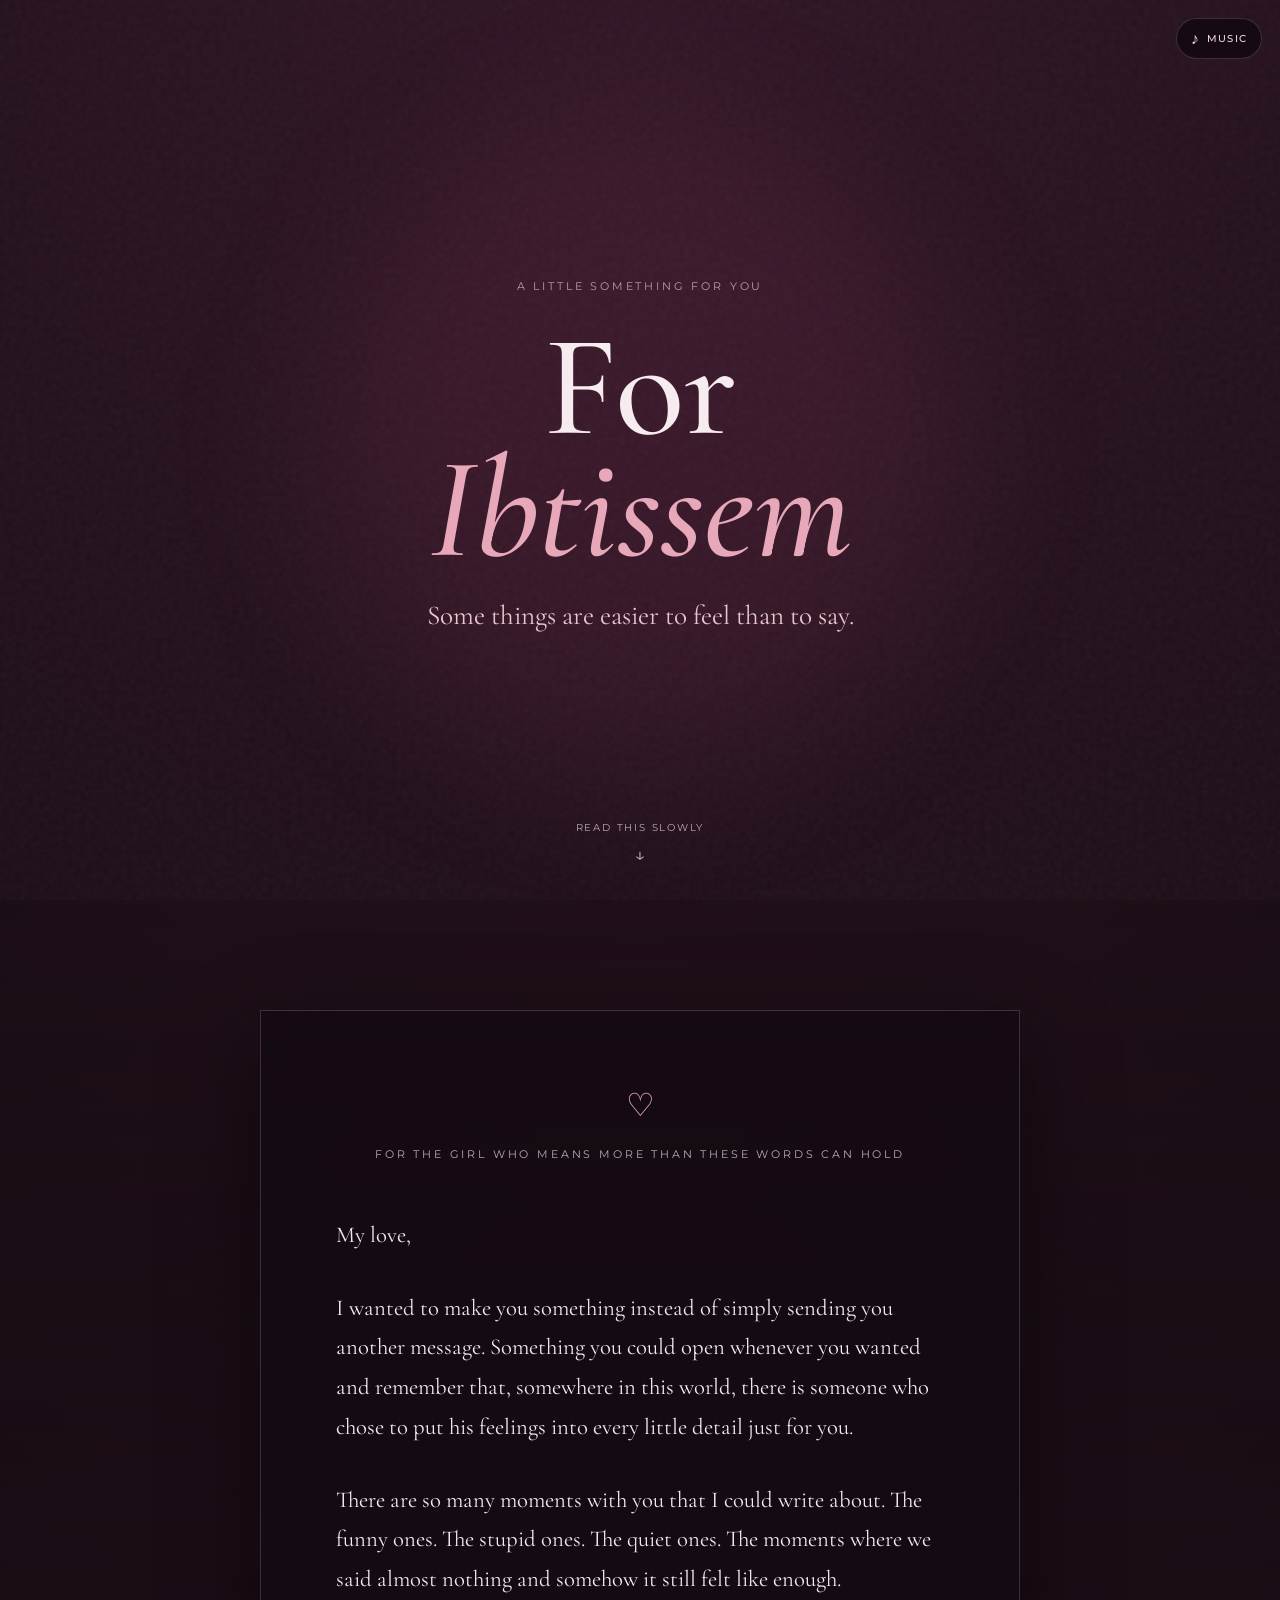
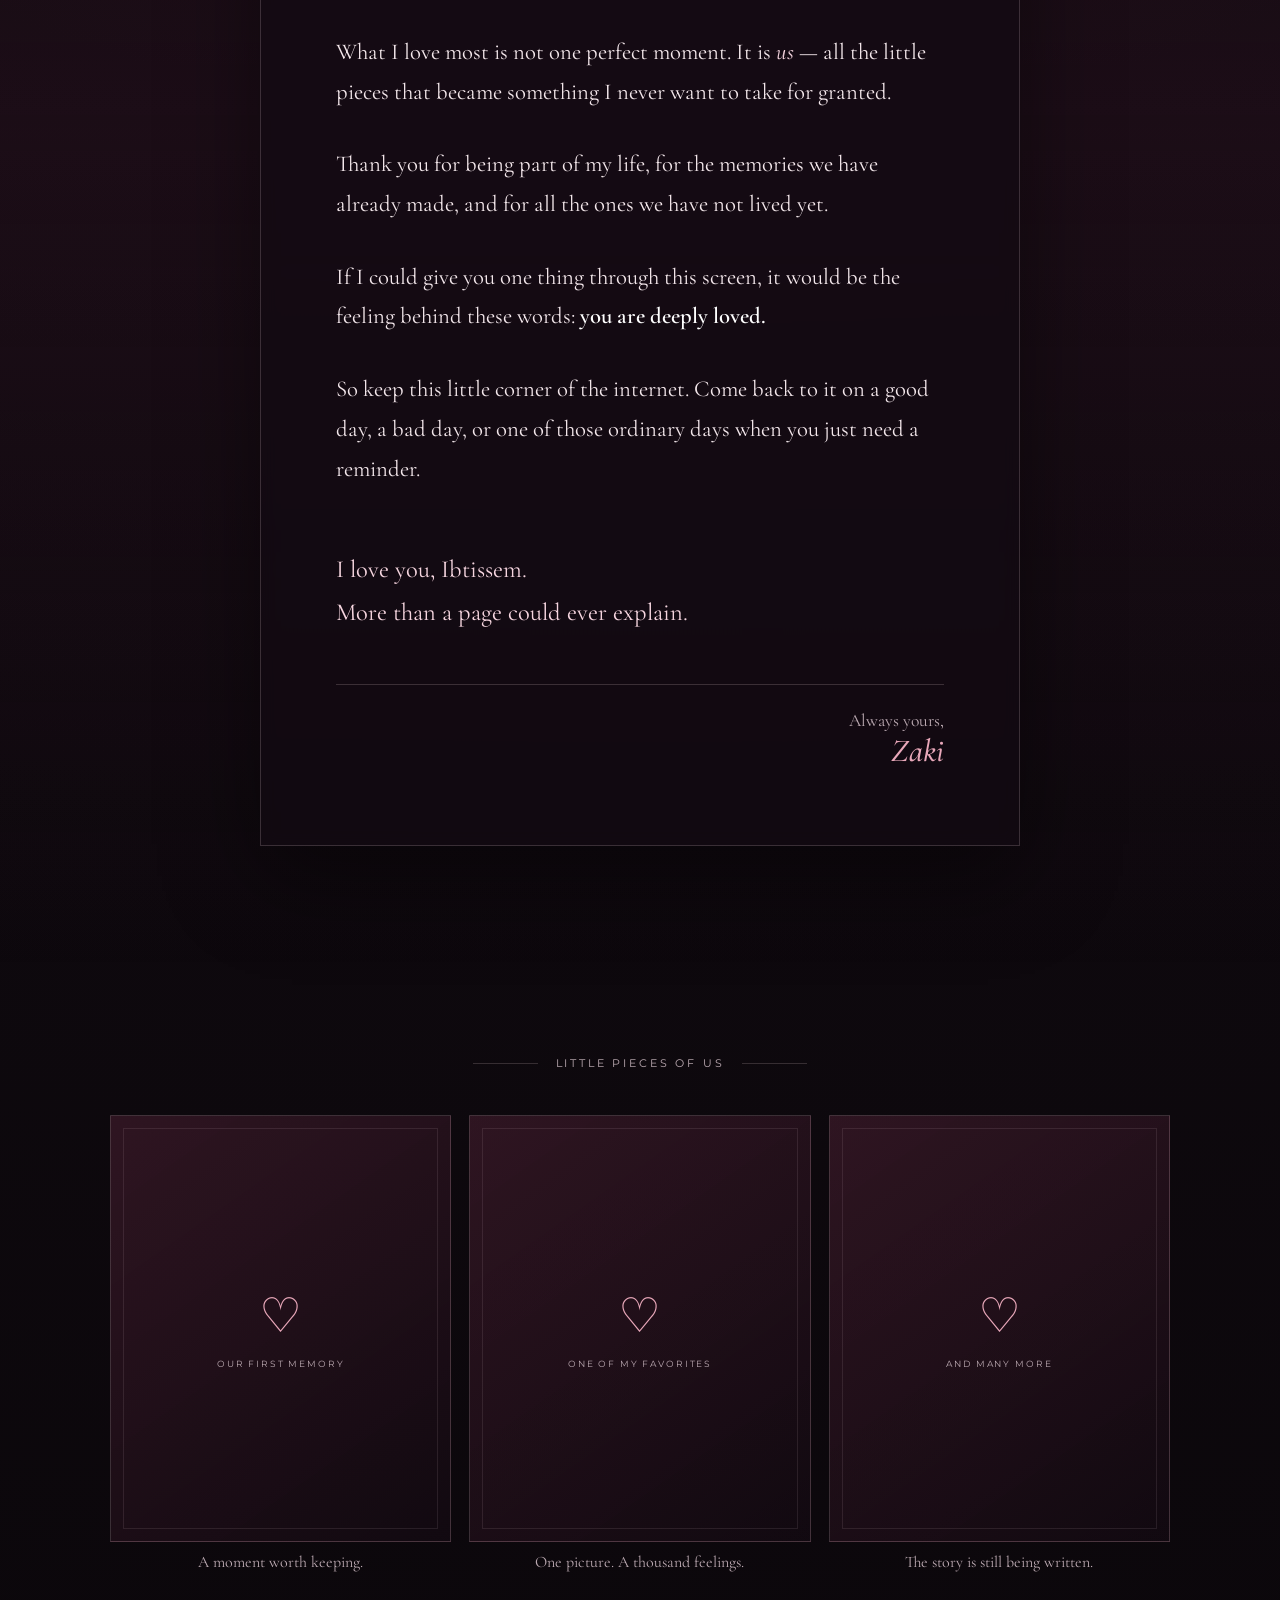
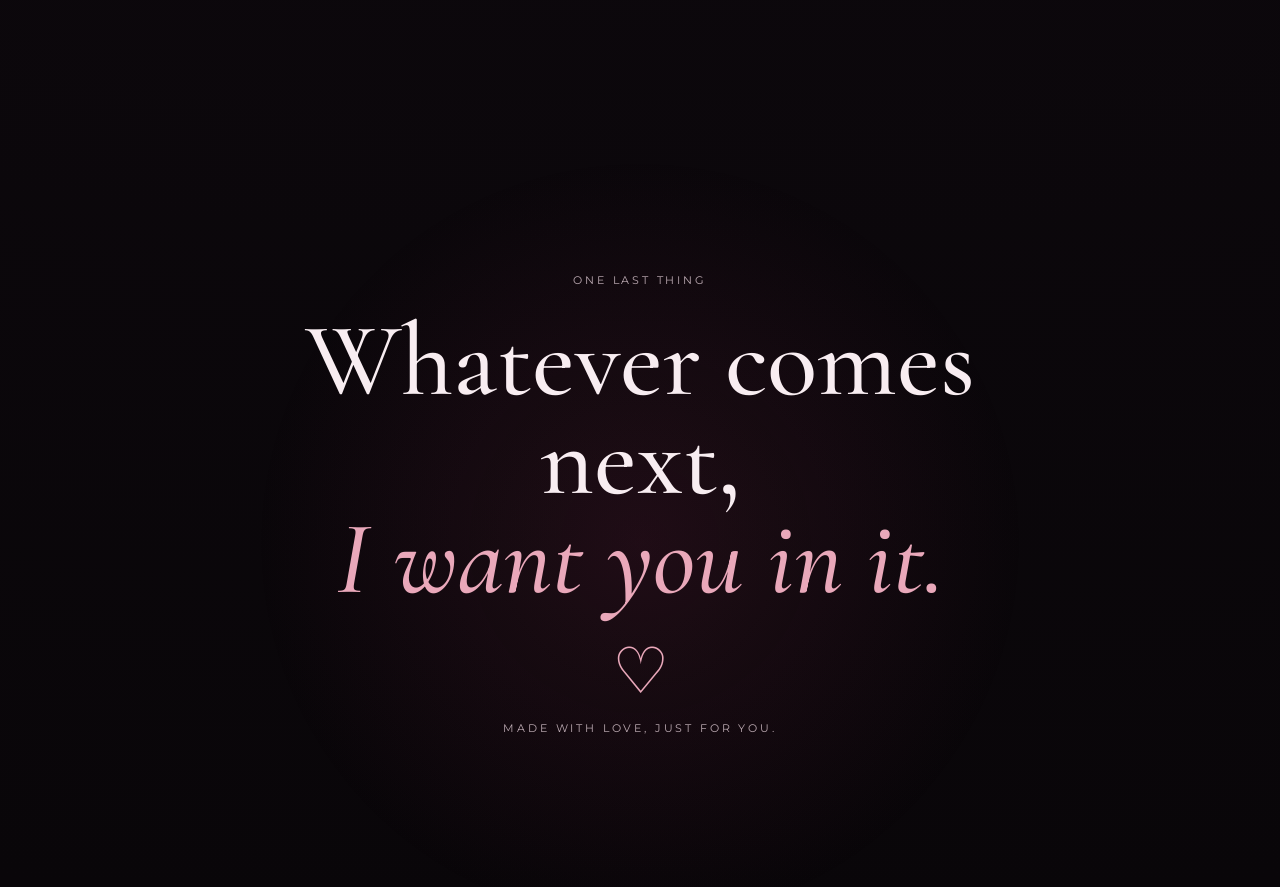
==== index.html @ 1f8a68dc "Add GitHub Pages entry point" ====
<!doctype html><html><head><meta charset="utf-8"><meta name="viewport" content="width=device-width,initial-scale=1"><meta http-equiv="refresh" content="0; url=project/"><script>location.replace("project/"+location.search+location.hash)</script><title>For Ibtissem ♡</title></head><body></body></html>
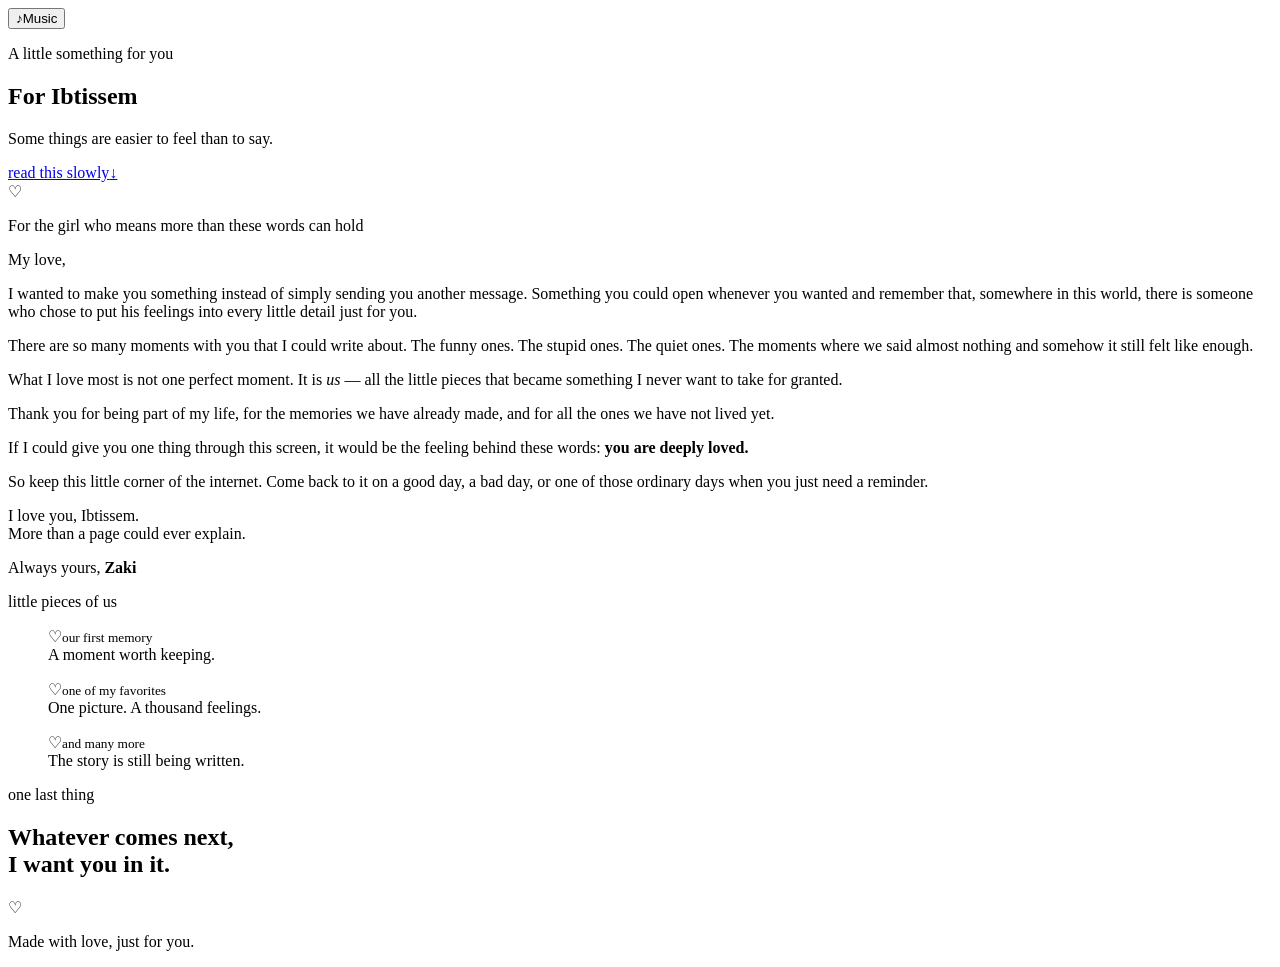
==== commit 9e51df24: "Make the love letter the Pages root site" ====
--- a/index.html
+++ b/index.html
@@ -1 +1,94 @@
-<!doctype html><html><head><meta charset="utf-8"><meta name="viewport" content="width=device-width,initial-scale=1"><meta http-equiv="refresh" content="0; url=project/"><script>location.replace("project/"+location.search+location.hash)</script><title>For Ibtissem ♡</title></head><body></body></html>+<!doctype html>
+<html lang="en">
+<head>
+  <meta charset="UTF-8">
+  <meta name="viewport" content="width=device-width, initial-scale=1.0">
+  <meta name="theme-color" content="#180d18">
+  <meta name="description" content="A little love letter, made especially for Ibtissem.">
+  <title>For Ibtissem ♡</title>
+  <link rel="preconnect" href="https://fonts.googleapis.com">
+  <link rel="preconnect" href="https://fonts.gstatic.com" crossorigin>
+  <link href="https://fonts.googleapis.com/css2?family=Cormorant+Garamond:wght@400;500;600;700&family=Montserrat:wght@400;500;600&display=swap" rel="stylesheet">
+  <link rel="stylesheet" href="style.css">
+</head>
+<body>
+  <div class="grain" aria-hidden="true"></div>
+  <div class="hearts" aria-hidden="true"></div>
+
+  <button class="music-toggle" id="musicToggle" type="button" aria-label="Play music" aria-pressed="false">
+    <span class="music-icon">♪</span><span id="musicLabel">Music</span>
+  </button>
+  <audio id="music" loop preload="metadata">
+    <source src="audio/music.mp3" type="audio/mpeg">
+  </audio>
+
+  <main>
+    <section class="hero">
+      <div class="hero-glow"></div>
+      <p class="eyebrow reveal">A little something for you</p>
+      <h1 class="reveal delay-1">For <span>Ibtissem</span></h1>
+      <p class="hero-sub reveal delay-2">Some things are easier to feel than to say.</p>
+      <a class="scroll-cue reveal delay-3" href="#letter" aria-label="Scroll to the letter">
+        <span>read this slowly</span><span class="arrow">↓</span>
+      </a>
+    </section>
+
+    <section class="letter-section" id="letter">
+      <div class="letter-card reveal">
+        <div class="ornament">♡</div>
+        <p class="small-date">For the girl who means more than these words can hold</p>
+
+        <div class="letter">
+          <p>My love,</p>
+          <p>I wanted to make you something instead of simply sending you another message. Something you could open whenever you wanted and remember that, somewhere in this world, there is someone who chose to put his feelings into every little detail just for you.</p>
+          <p>There are so many moments with you that I could write about. The funny ones. The stupid ones. The quiet ones. The moments where we said almost nothing and somehow it still felt like enough.</p>
+          <p>What I love most is not one perfect moment. It is <em>us</em> — all the little pieces that became something I never want to take for granted.</p>
+          <p>Thank you for being part of my life, for the memories we have already made, and for all the ones we have not lived yet.</p>
+          <p>If I could give you one thing through this screen, it would be the feeling behind these words: <strong>you are deeply loved.</strong></p>
+          <p>So keep this little corner of the internet. Come back to it on a good day, a bad day, or one of those ordinary days when you just need a reminder.</p>
+          <p class="closing">I love you, Ibtissem.<br>More than a page could ever explain.</p>
+        </div>
+
+        <div class="signature">
+          <span>Always yours,</span>
+          <strong>Zaki</strong>
+        </div>
+      </div>
+    </section>
+
+    <section class="memories" id="memories">
+      <div class="section-heading reveal">
+        <span class="line"></span>
+        <p>little pieces of us</p>
+        <span class="line"></span>
+      </div>
+
+      <div class="photo-grid">
+        <figure class="photo-placeholder reveal">
+          <div class="placeholder-inner"><span>♡</span><small>our first memory</small></div>
+          <figcaption>A moment worth keeping.</figcaption>
+        </figure>
+        <figure class="photo-placeholder reveal delay-1">
+          <div class="placeholder-inner"><span>♡</span><small>one of my favorites</small></div>
+          <figcaption>One picture. A thousand feelings.</figcaption>
+        </figure>
+        <figure class="photo-placeholder reveal delay-2">
+          <div class="placeholder-inner"><span>♡</span><small>and many more</small></div>
+          <figcaption>The story is still being written.</figcaption>
+        </figure>
+      </div>
+    </section>
+
+    <section class="ending">
+      <div class="ending-inner reveal">
+        <p class="eyebrow">one last thing</p>
+        <h2>Whatever comes next,<br><span>I want you in it.</span></h2>
+        <div class="big-heart">♡</div>
+        <p class="end-note">Made with love, just for you.</p>
+      </div>
+    </section>
+  </main>
+
+  <script src="script.js"></script>
+</body>
+</html>
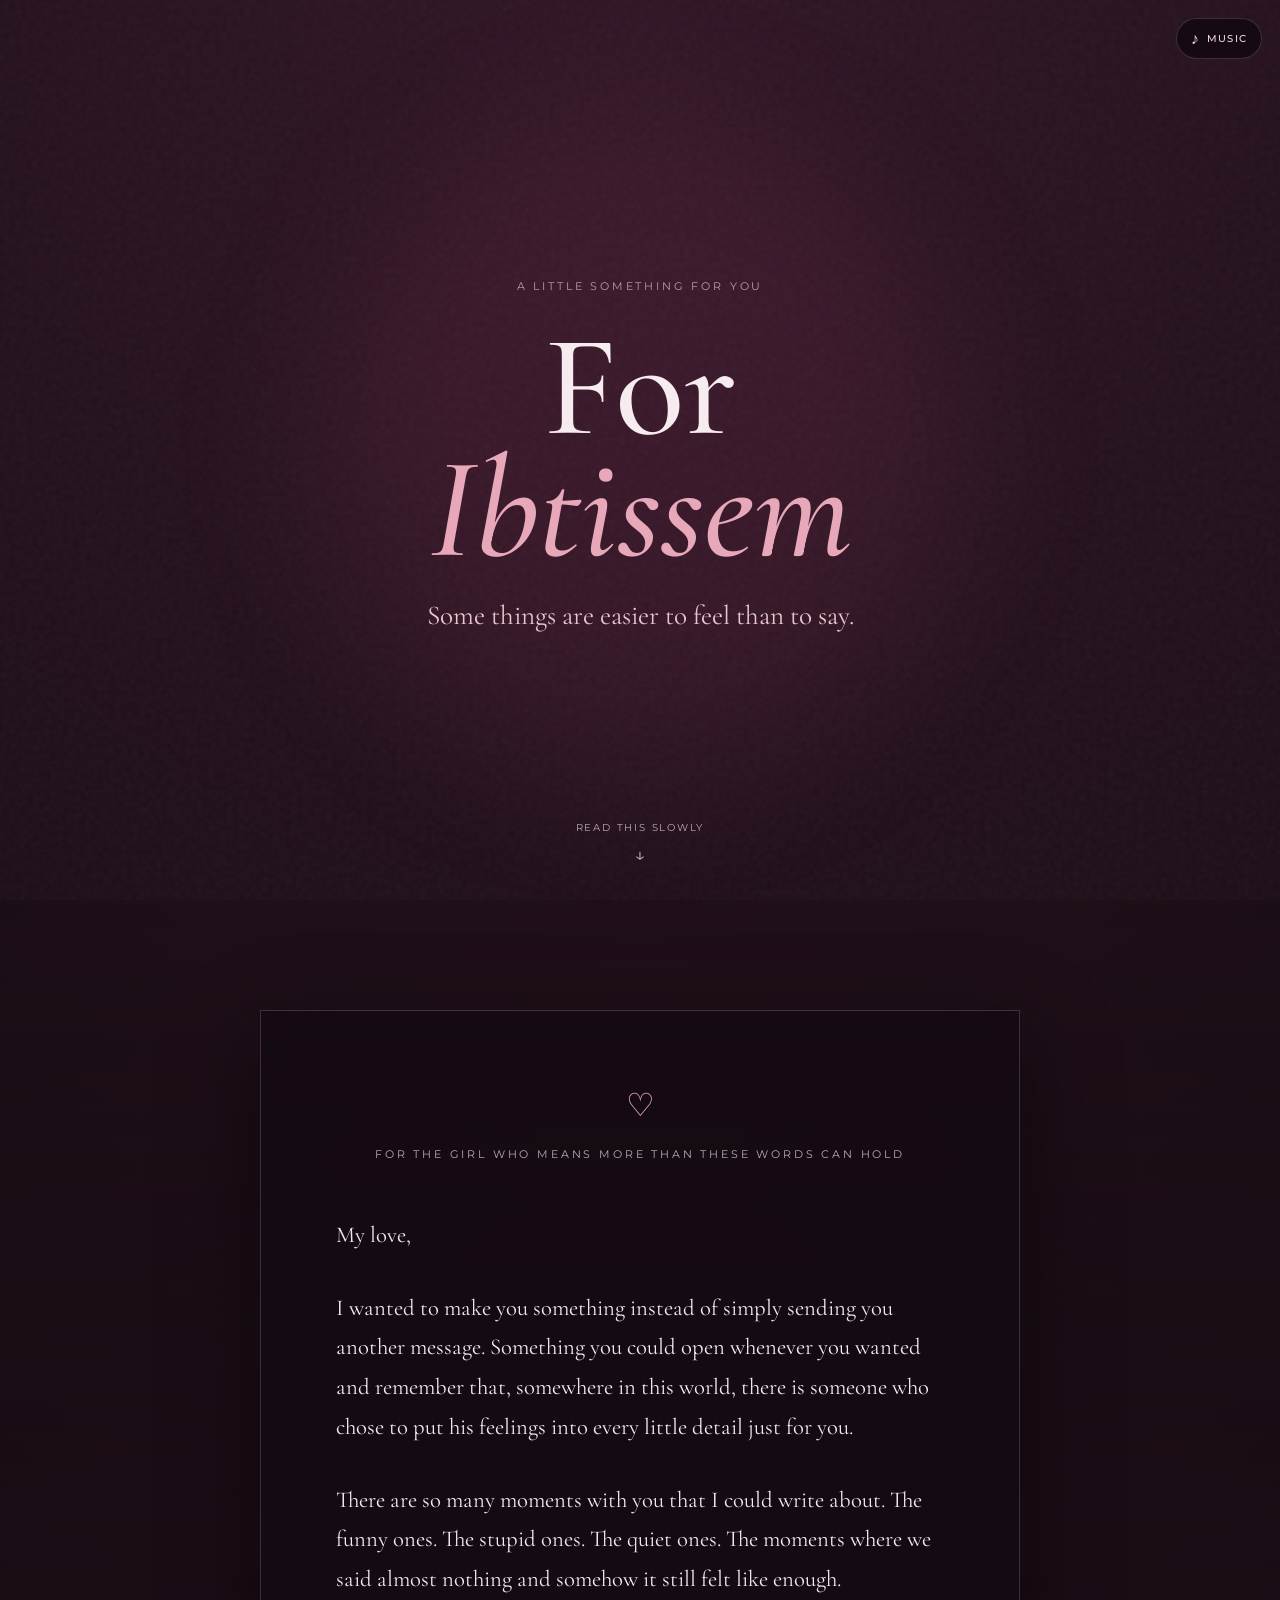
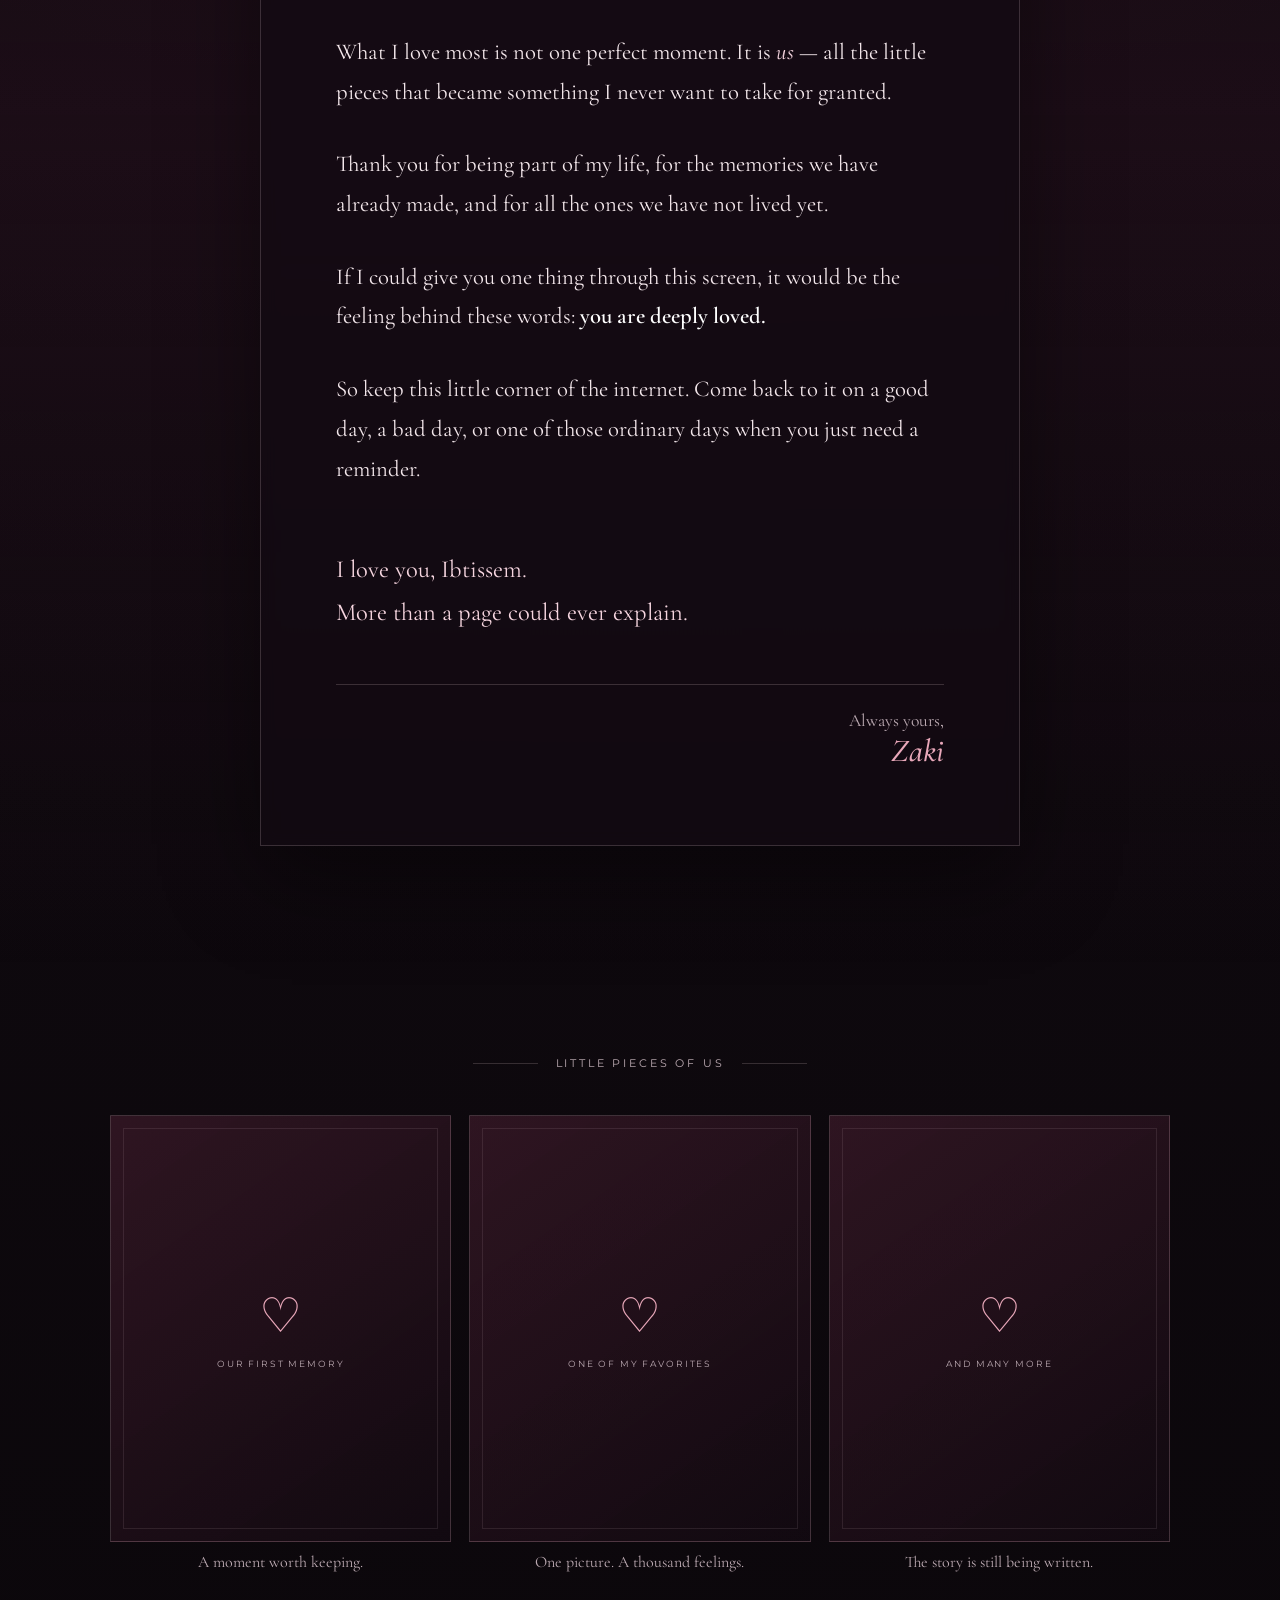
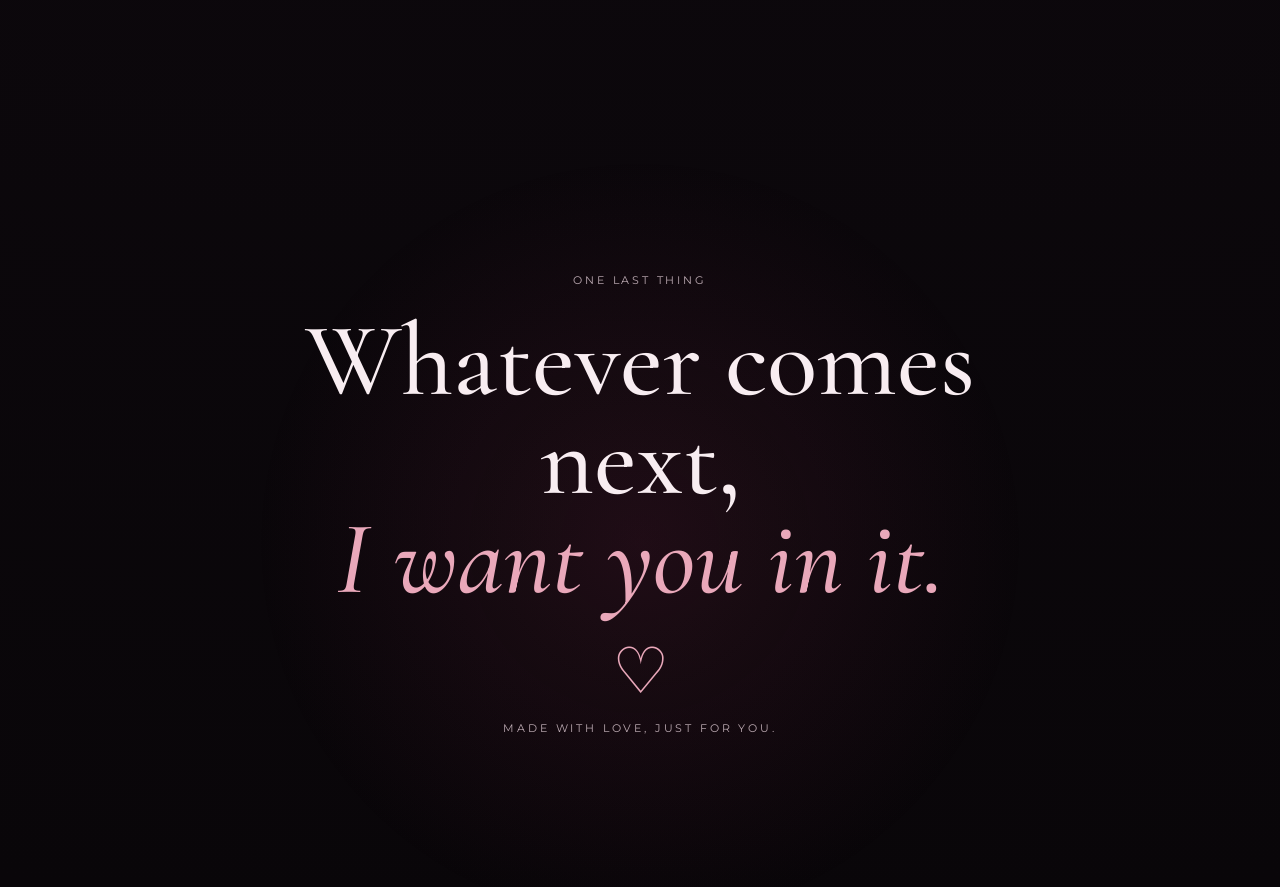
==== commit b3a53baa: "Fix background music path" ====
--- a/index.html
+++ b/index.html
@@ -19,7 +19,7 @@
     <span class="music-icon">♪</span><span id="musicLabel">Music</span>
   </button>
   <audio id="music" loop preload="metadata">
-    <source src="audio/music.mp3" type="audio/mpeg">
+    <source src="music.mp3" type="audio/mpeg">
   </audio>
 
   <main>
--- a/style.css
+++ b/style.css
@@ -0,0 +1,75 @@
+:root{
+  --bg:#100a10;
+  --bg-soft:#1a0f18;
+  --rose:#e9a8ba;
+  --rose-soft:#f5d5df;
+  --text:#f8edf1;
+  --muted:#bcaab2;
+  --line:rgba(245,213,223,.18);
+  --shadow:rgba(0,0,0,.45);
+}
+*{box-sizing:border-box}
+html{scroll-behavior:smooth}
+body{
+  margin:0;background:radial-gradient(circle at 50% 0%,#321626 0%,var(--bg) 42%,#090609 100%);
+  color:var(--text);font-family:"Montserrat",sans-serif;overflow-x:hidden;
+}
+body:has(.music-toggle.playing){--rose:#f2b4c6}
+.grain{position:fixed;inset:0;pointer-events:none;z-index:20;opacity:.055;background-image:url("data:image/svg+xml,%3Csvg viewBox='0 0 180 180' xmlns='http://www.w3.org/2000/svg'%3E%3Cfilter id='n'%3E%3CfeTurbulence type='fractalNoise' baseFrequency='.85' numOctaves='4' stitchTiles='stitch'/%3E%3C/filter%3E%3Crect width='100%25' height='100%25' filter='url(%23n)' opacity='.8'/%3E%3C/svg%3E")}
+.hearts{position:fixed;inset:0;pointer-events:none;overflow:hidden;z-index:1}
+.floating-heart{position:absolute;bottom:-30px;color:var(--rose);opacity:0;animation:floatUp linear forwards}
+@keyframes floatUp{0%{transform:translateY(0) scale(.7) rotate(0deg);opacity:0}15%{opacity:.28}100%{transform:translateY(-110vh) scale(1.15) rotate(18deg);opacity:0}}
+main{position:relative;z-index:2}
+.hero{min-height:100svh;display:flex;flex-direction:column;align-items:center;justify-content:center;text-align:center;padding:48px 24px;position:relative}
+.hero-glow{position:absolute;width:60vw;height:60vw;max-width:650px;max-height:650px;border-radius:50%;background:rgba(171,69,104,.12);filter:blur(70px);pointer-events:none}
+.eyebrow,.small-date,.section-heading p,.end-note{font-size:.68rem;letter-spacing:.26em;text-transform:uppercase;color:var(--muted)}
+.hero h1{font-family:"Cormorant Garamond",serif;font-size:clamp(4rem,15vw,9rem);font-weight:500;line-height:.85;margin:22px 0 28px;position:relative}
+.hero h1 span{display:block;color:var(--rose);font-style:italic}
+.hero-sub{font-family:"Cormorant Garamond",serif;font-size:clamp(1.25rem,4vw,1.7rem);color:var(--rose-soft);margin:0;max-width:500px}
+.scroll-cue{position:absolute;bottom:34px;color:var(--muted);text-decoration:none;display:flex;flex-direction:column;gap:9px;align-items:center;font-size:.62rem;letter-spacing:.18em;text-transform:uppercase}
+.arrow{font-size:1.2rem;animation:bob 1.7s ease-in-out infinite}
+@keyframes bob{50%{transform:translateY(5px)}}
+.letter-section{padding:110px 20px 120px;background:linear-gradient(180deg,transparent,rgba(43,18,32,.45),transparent)}
+.letter-card{max-width:760px;margin:auto;padding:clamp(34px,7vw,75px);border:1px solid var(--line);background:rgba(19,10,18,.72);box-shadow:0 30px 90px var(--shadow);backdrop-filter:blur(8px);position:relative}
+.ornament{text-align:center;font-family:"Cormorant Garamond",serif;color:var(--rose);font-size:2rem;margin-bottom:22px}
+.small-date{text-align:center;margin:0 0 55px}
+.letter{font-family:"Cormorant Garamond",serif;font-size:clamp(1.2rem,3vw,1.42rem);line-height:1.75;color:#f3e7eb}
+.letter p{margin:0 0 1.45em}
+.letter em{color:var(--rose-soft)}
+.letter strong{font-weight:600;color:#fff}
+.closing{color:var(--rose-soft);font-size:1.08em;margin-top:2.4em!important}
+.signature{margin-top:50px;padding-top:25px;border-top:1px solid var(--line);display:flex;flex-direction:column;align-items:flex-end;font-family:"Cormorant Garamond",serif}
+.signature span{font-size:1.1rem;color:var(--muted)}
+.signature strong{font-size:2rem;font-style:italic;font-weight:500;color:var(--rose)}
+.memories{padding:90px 20px 150px;max-width:1100px;margin:auto}
+.section-heading{display:flex;align-items:center;gap:18px;justify-content:center;margin-bottom:45px}
+.section-heading p{margin:0}
+.line{height:1px;width:65px;background:var(--line)}
+.photo-grid{display:grid;grid-template-columns:repeat(3,1fr);gap:18px}
+.photo-placeholder{margin:0}
+.placeholder-inner{aspect-ratio:4/5;border:1px solid var(--line);background:linear-gradient(145deg,rgba(94,39,62,.42),rgba(19,10,18,.75));display:flex;flex-direction:column;align-items:center;justify-content:center;gap:12px;position:relative;overflow:hidden}
+.placeholder-inner:before{content:"";position:absolute;inset:12px;border:1px solid rgba(245,213,223,.1)}
+.placeholder-inner span{font-family:"Cormorant Garamond",serif;font-size:3rem;color:var(--rose)}
+.placeholder-inner small{font-size:.58rem;text-transform:uppercase;letter-spacing:.2em;color:var(--muted)}
+figcaption{font-family:"Cormorant Garamond",serif;color:var(--muted);font-size:1rem;margin-top:10px;text-align:center}
+.ending{min-height:85svh;display:grid;place-items:center;text-align:center;padding:100px 24px;background:radial-gradient(circle at 50% 55%,rgba(130,43,77,.18),transparent 50%)}
+.ending-inner{max-width:800px}
+.ending h2{font-family:"Cormorant Garamond",serif;font-size:clamp(3rem,9vw,6.5rem);font-weight:500;line-height:.95;margin:25px 0}
+.ending h2 span{color:var(--rose);font-style:italic}
+.big-heart{font-family:"Cormorant Garamond",serif;font-size:4rem;color:var(--rose);animation:pulse 2.5s ease-in-out infinite}
+@keyframes pulse{50%{transform:scale(1.1)}}
+.music-toggle{position:fixed;right:18px;top:18px;z-index:30;border:1px solid var(--line);background:rgba(15,8,14,.72);backdrop-filter:blur(12px);color:var(--rose-soft);border-radius:999px;padding:10px 14px;display:flex;gap:7px;align-items:center;font:500 .63rem "Montserrat",sans-serif;letter-spacing:.12em;text-transform:uppercase;cursor:pointer}
+.music-toggle.playing{border-color:rgba(233,168,186,.5)}
+.music-icon{font-size:1rem}
+.reveal{opacity:0;transform:translateY(24px);transition:opacity 1s ease,transform 1s ease}
+.reveal.visible{opacity:1;transform:none}
+.delay-1{transition-delay:.14s}.delay-2{transition-delay:.28s}.delay-3{transition-delay:.42s}
+@media(max-width:700px){
+  .photo-grid{grid-template-columns:1fr;max-width:420px;margin:auto}
+  .photo-placeholder:nth-child(2){transform:none}
+  .letter-card{padding:38px 25px}
+  .letter-section{padding-top:75px}
+}
+@media(prefers-reduced-motion:reduce){
+  *,*::before,*::after{scroll-behavior:auto!important;animation:none!important;transition:none!important}
+}
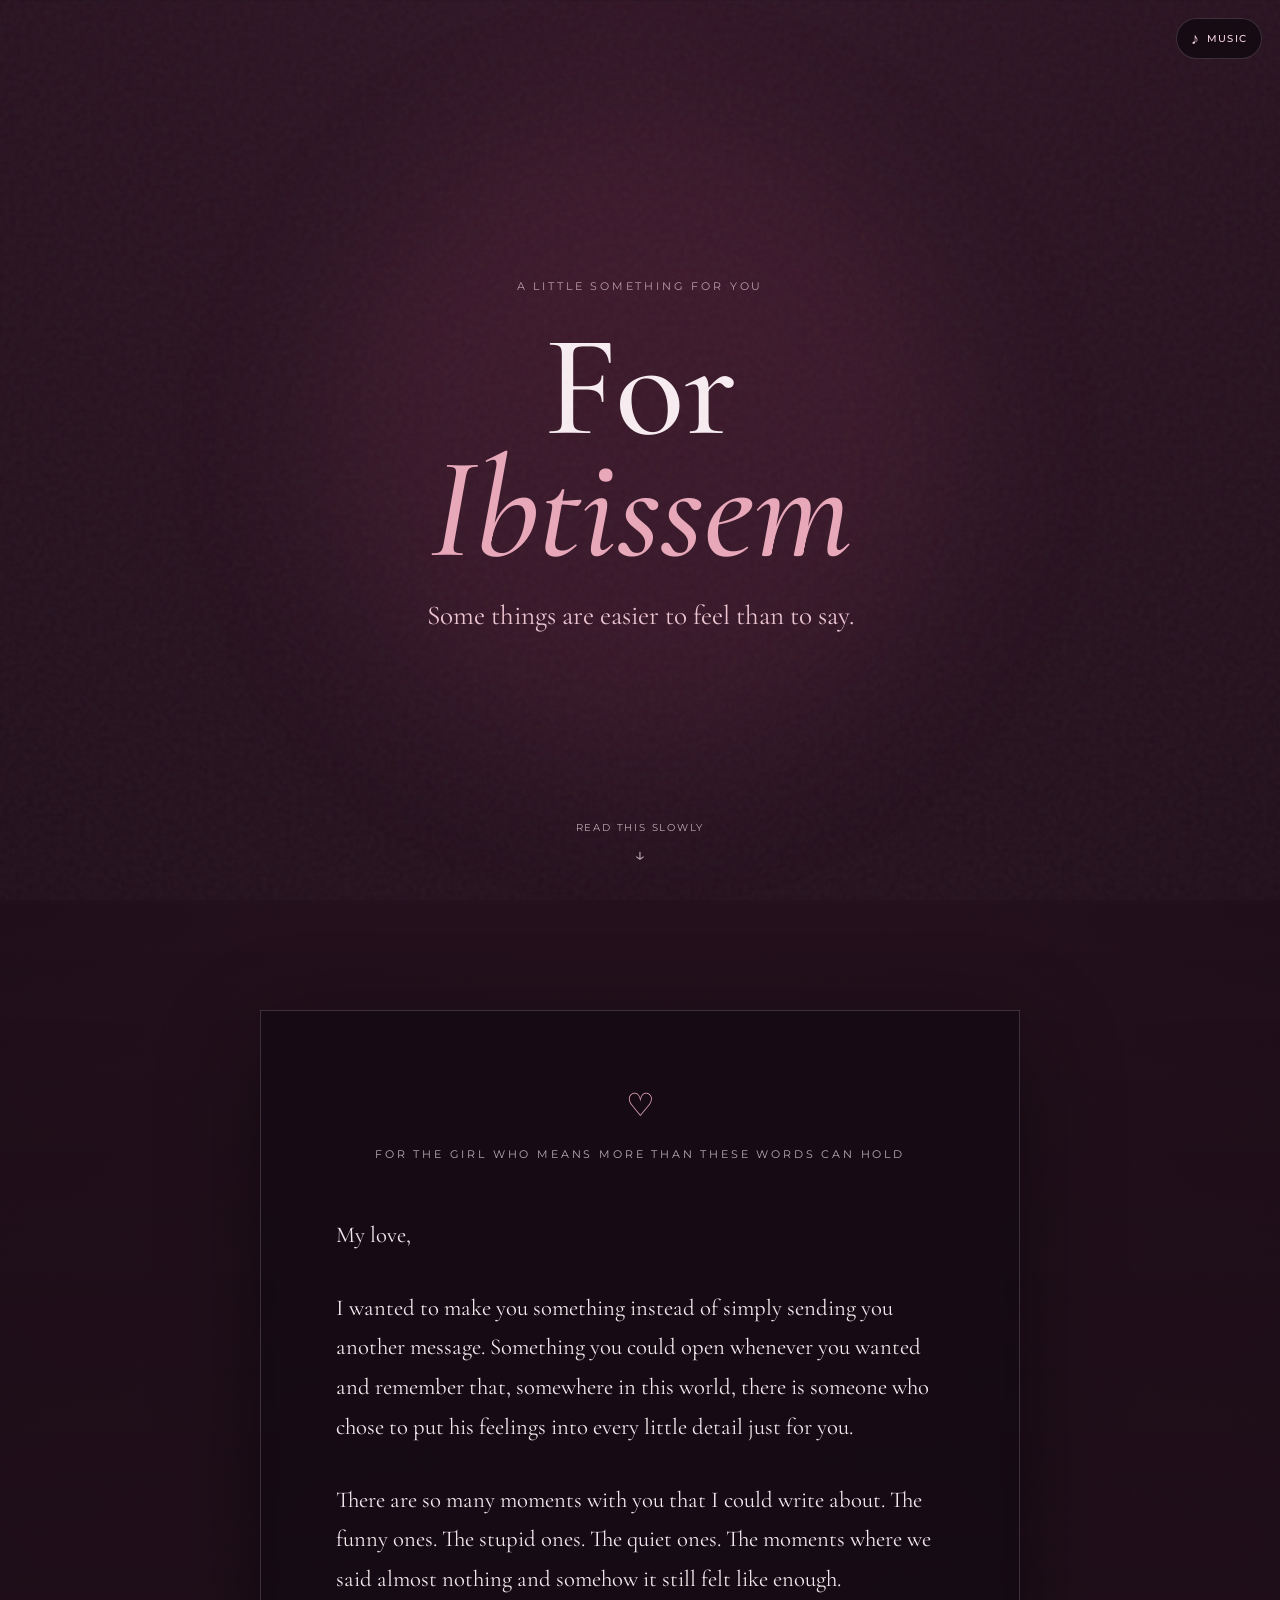
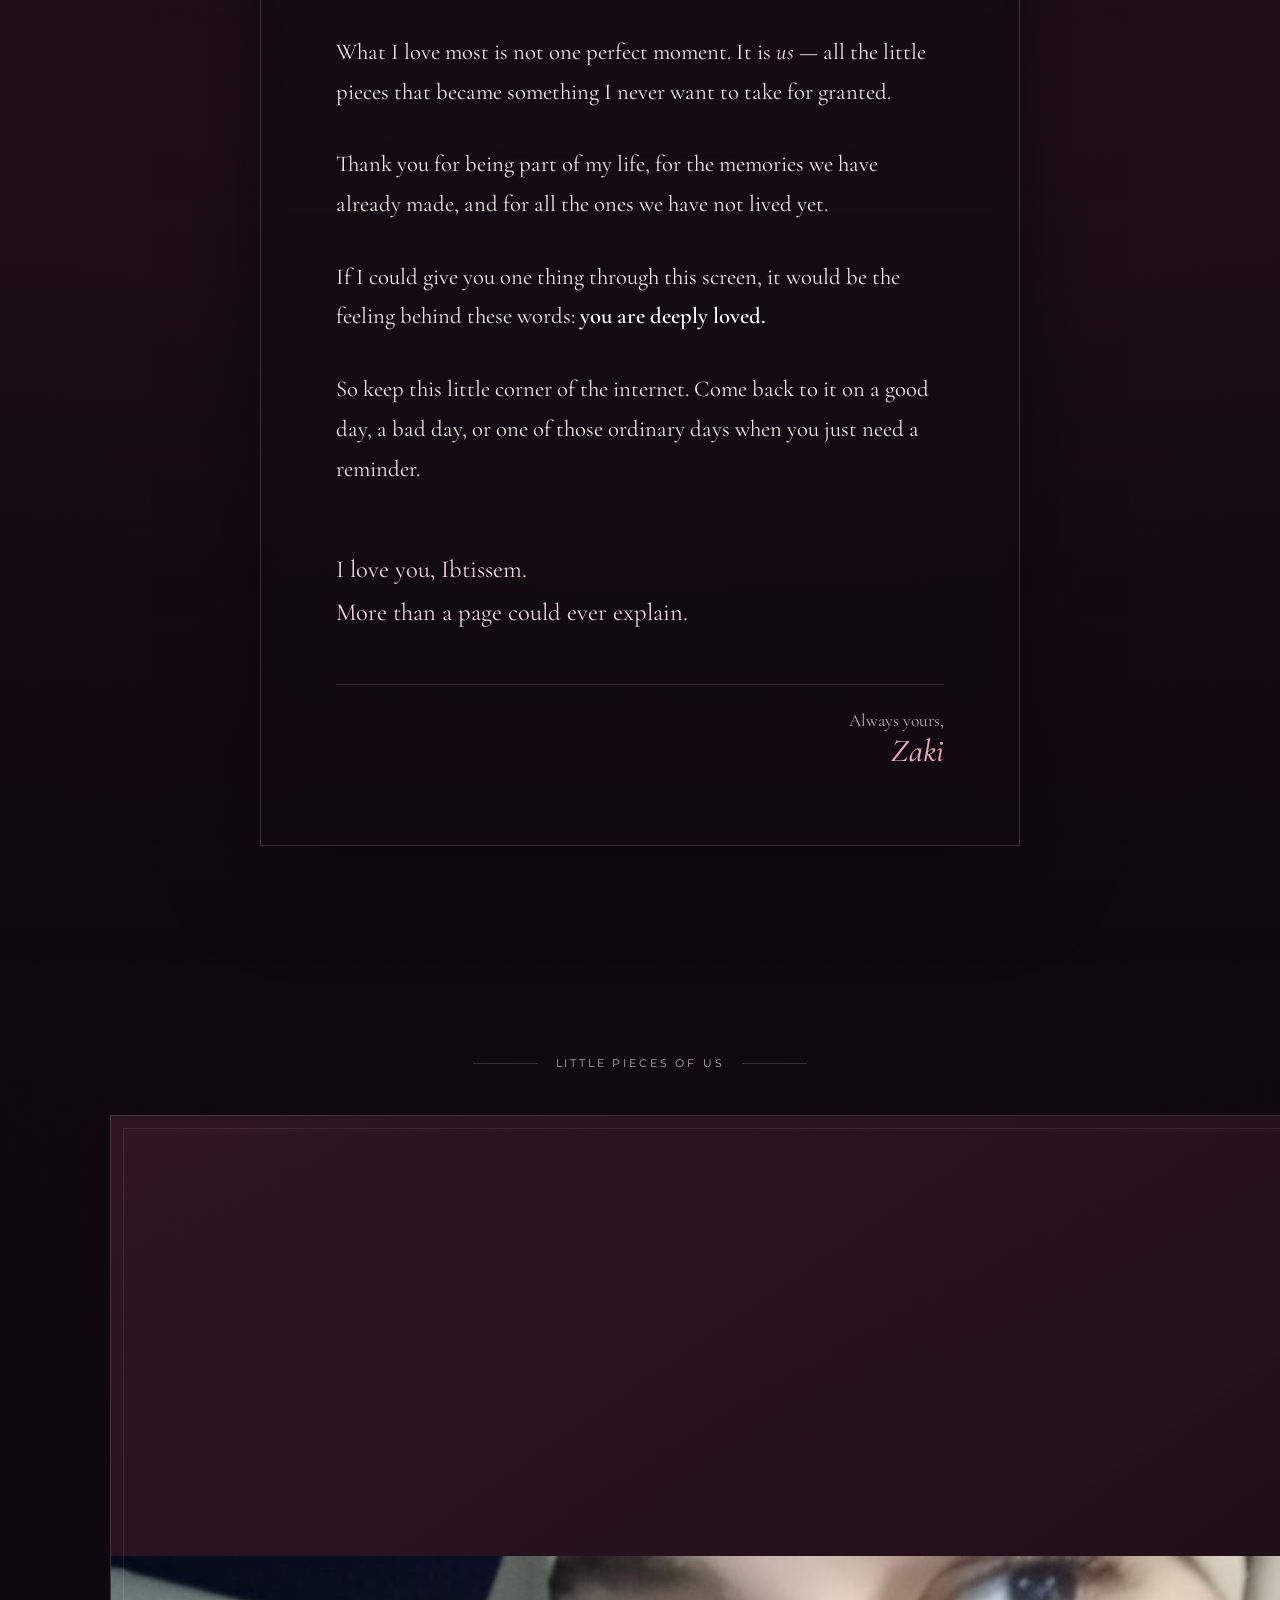
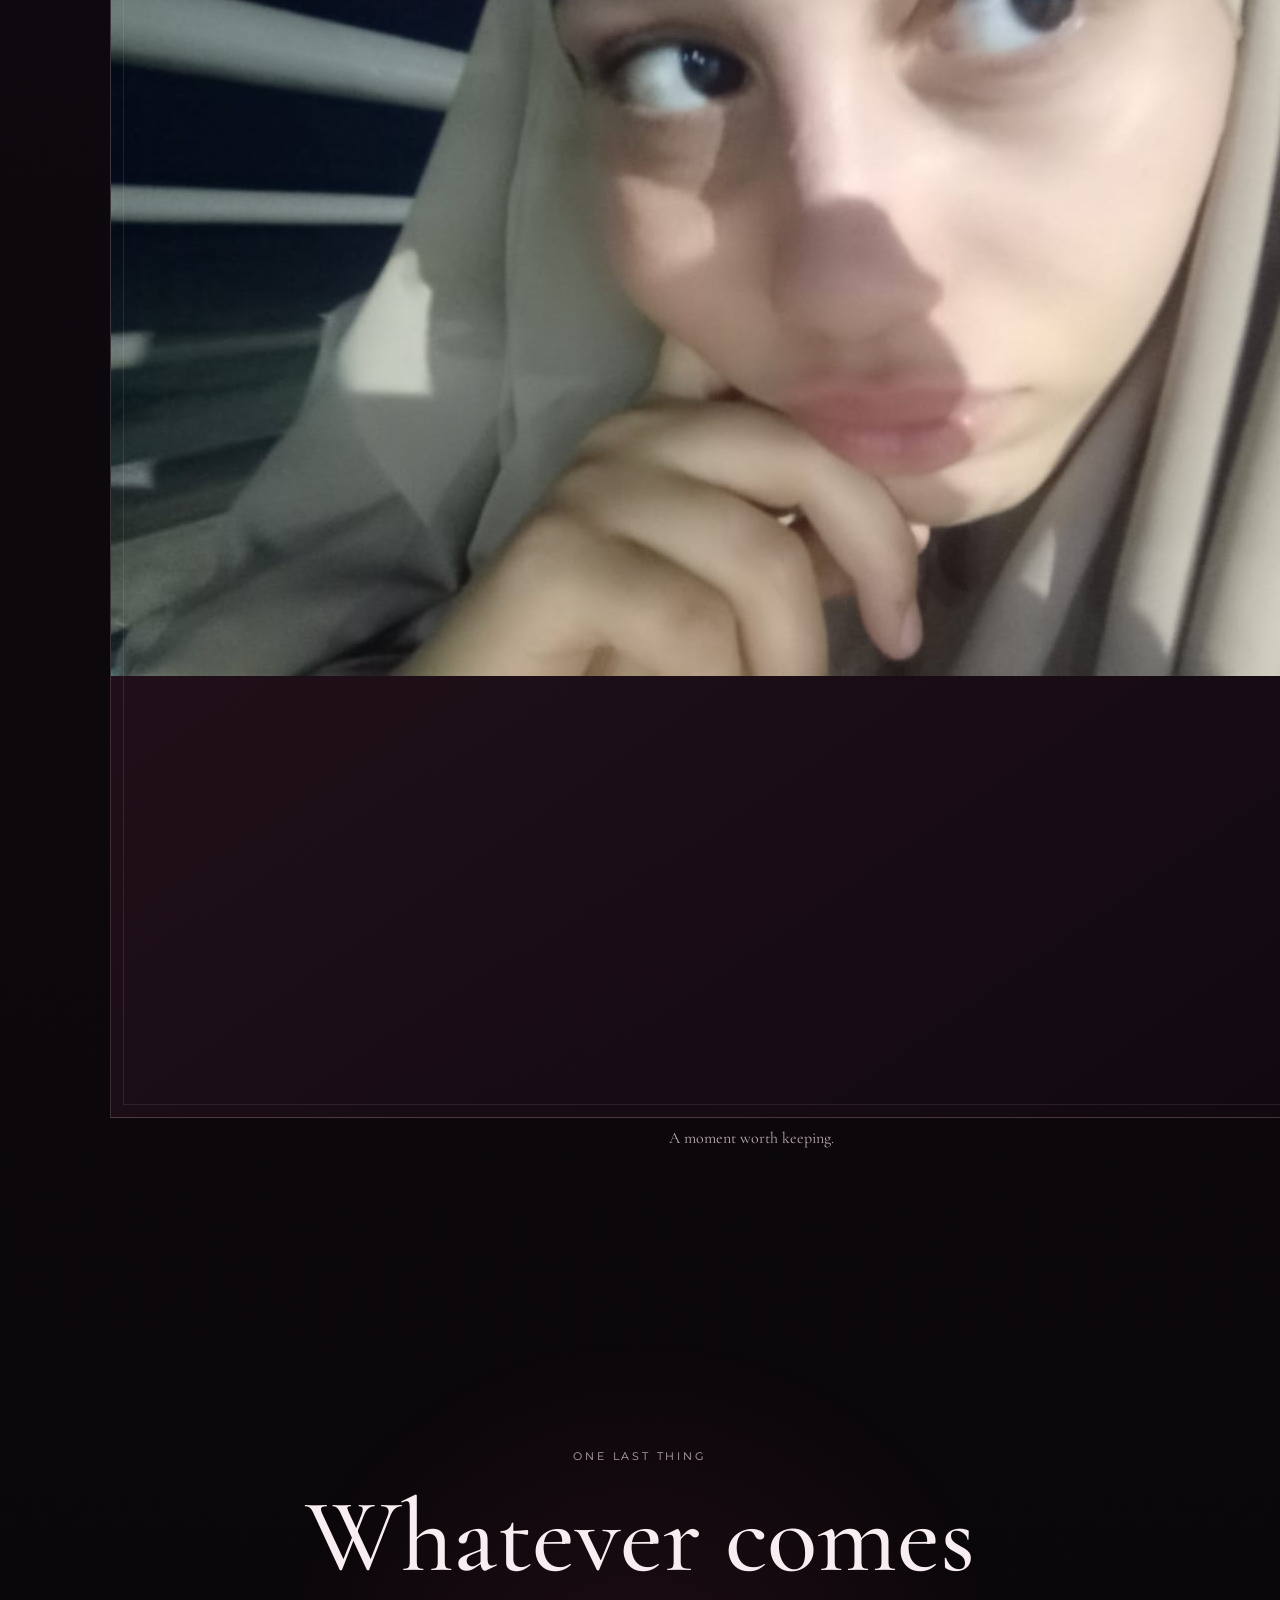
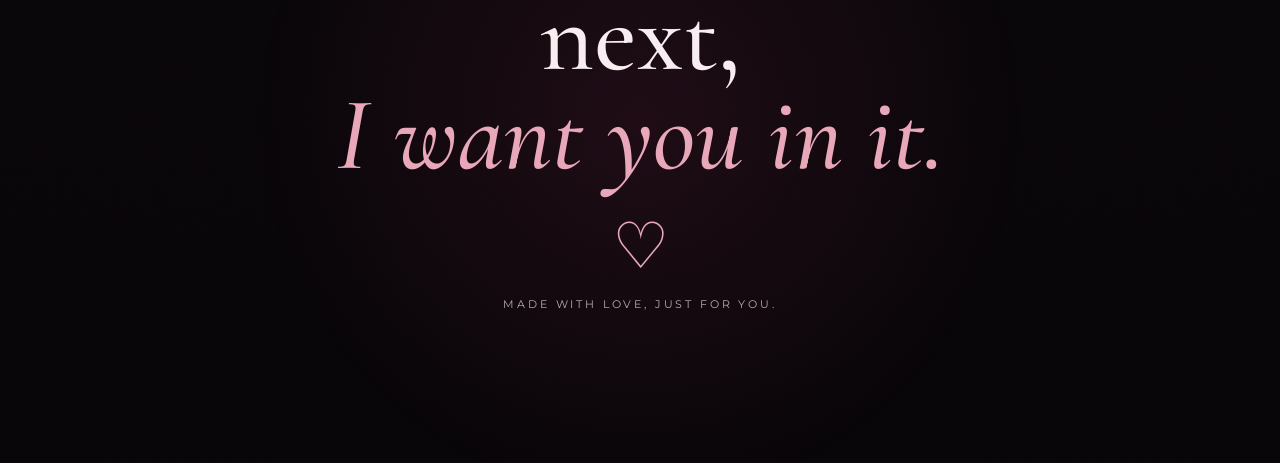
==== commit 376d22d5: "Add the three uploaded memories to the photo section" ====
--- a/index.html
+++ b/index.html
@@ -14,30 +14,22 @@
 <body>
   <div class="grain" aria-hidden="true"></div>
   <div class="hearts" aria-hidden="true"></div>
-
   <button class="music-toggle" id="musicToggle" type="button" aria-label="Play music" aria-pressed="false">
     <span class="music-icon">♪</span><span id="musicLabel">Music</span>
   </button>
-  <audio id="music" loop preload="metadata">
-    <source src="music.mp3" type="audio/mpeg">
-  </audio>
-
+  <audio id="music" loop preload="metadata"><source src="music.mp3" type="audio/mpeg"></audio>
   <main>
     <section class="hero">
       <div class="hero-glow"></div>
       <p class="eyebrow reveal">A little something for you</p>
       <h1 class="reveal delay-1">For <span>Ibtissem</span></h1>
       <p class="hero-sub reveal delay-2">Some things are easier to feel than to say.</p>
-      <a class="scroll-cue reveal delay-3" href="#letter" aria-label="Scroll to the letter">
-        <span>read this slowly</span><span class="arrow">↓</span>
-      </a>
+      <a class="scroll-cue reveal delay-3" href="#letter" aria-label="Scroll to the letter"><span>read this slowly</span><span class="arrow">↓</span></a>
     </section>
-
     <section class="letter-section" id="letter">
       <div class="letter-card reveal">
         <div class="ornament">♡</div>
         <p class="small-date">For the girl who means more than these words can hold</p>
-
         <div class="letter">
           <p>My love,</p>
           <p>I wanted to make you something instead of simply sending you another message. Something you could open whenever you wanted and remember that, somewhere in this world, there is someone who chose to put his feelings into every little detail just for you.</p>
@@ -48,37 +40,26 @@
           <p>So keep this little corner of the internet. Come back to it on a good day, a bad day, or one of those ordinary days when you just need a reminder.</p>
           <p class="closing">I love you, Ibtissem.<br>More than a page could ever explain.</p>
         </div>
-
-        <div class="signature">
-          <span>Always yours,</span>
-          <strong>Zaki</strong>
-        </div>
+        <div class="signature"><span>Always yours,</span><strong>Zaki</strong></div>
       </div>
     </section>
-
     <section class="memories" id="memories">
-      <div class="section-heading reveal">
-        <span class="line"></span>
-        <p>little pieces of us</p>
-        <span class="line"></span>
-      </div>
-
+      <div class="section-heading reveal"><span class="line"></span><p>little pieces of us</p><span class="line"></span></div>
       <div class="photo-grid">
         <figure class="photo-placeholder reveal">
-          <div class="placeholder-inner"><span>♡</span><small>our first memory</small></div>
+          <div class="placeholder-inner"><img src="IMG-20260830-WA0000.jpg" alt="A memory of us"></div>
           <figcaption>A moment worth keeping.</figcaption>
         </figure>
         <figure class="photo-placeholder reveal delay-1">
-          <div class="placeholder-inner"><span>♡</span><small>one of my favorites</small></div>
+          <div class="placeholder-inner"><img src="IMG_20260101_033354_960.jpg" alt="One of my favorite memories"></div>
           <figcaption>One picture. A thousand feelings.</figcaption>
         </figure>
         <figure class="photo-placeholder reveal delay-2">
-          <div class="placeholder-inner"><span>♡</span><small>and many more</small></div>
+          <div class="placeholder-inner"><img src="IMG_20260902_165057.jpg" alt="Another memory of us"></div>
           <figcaption>The story is still being written.</figcaption>
         </figure>
       </div>
     </section>
-
     <section class="ending">
       <div class="ending-inner reveal">
         <p class="eyebrow">one last thing</p>
@@ -88,7 +69,6 @@
       </div>
     </section>
   </main>
-
   <script src="script.js"></script>
 </body>
 </html>
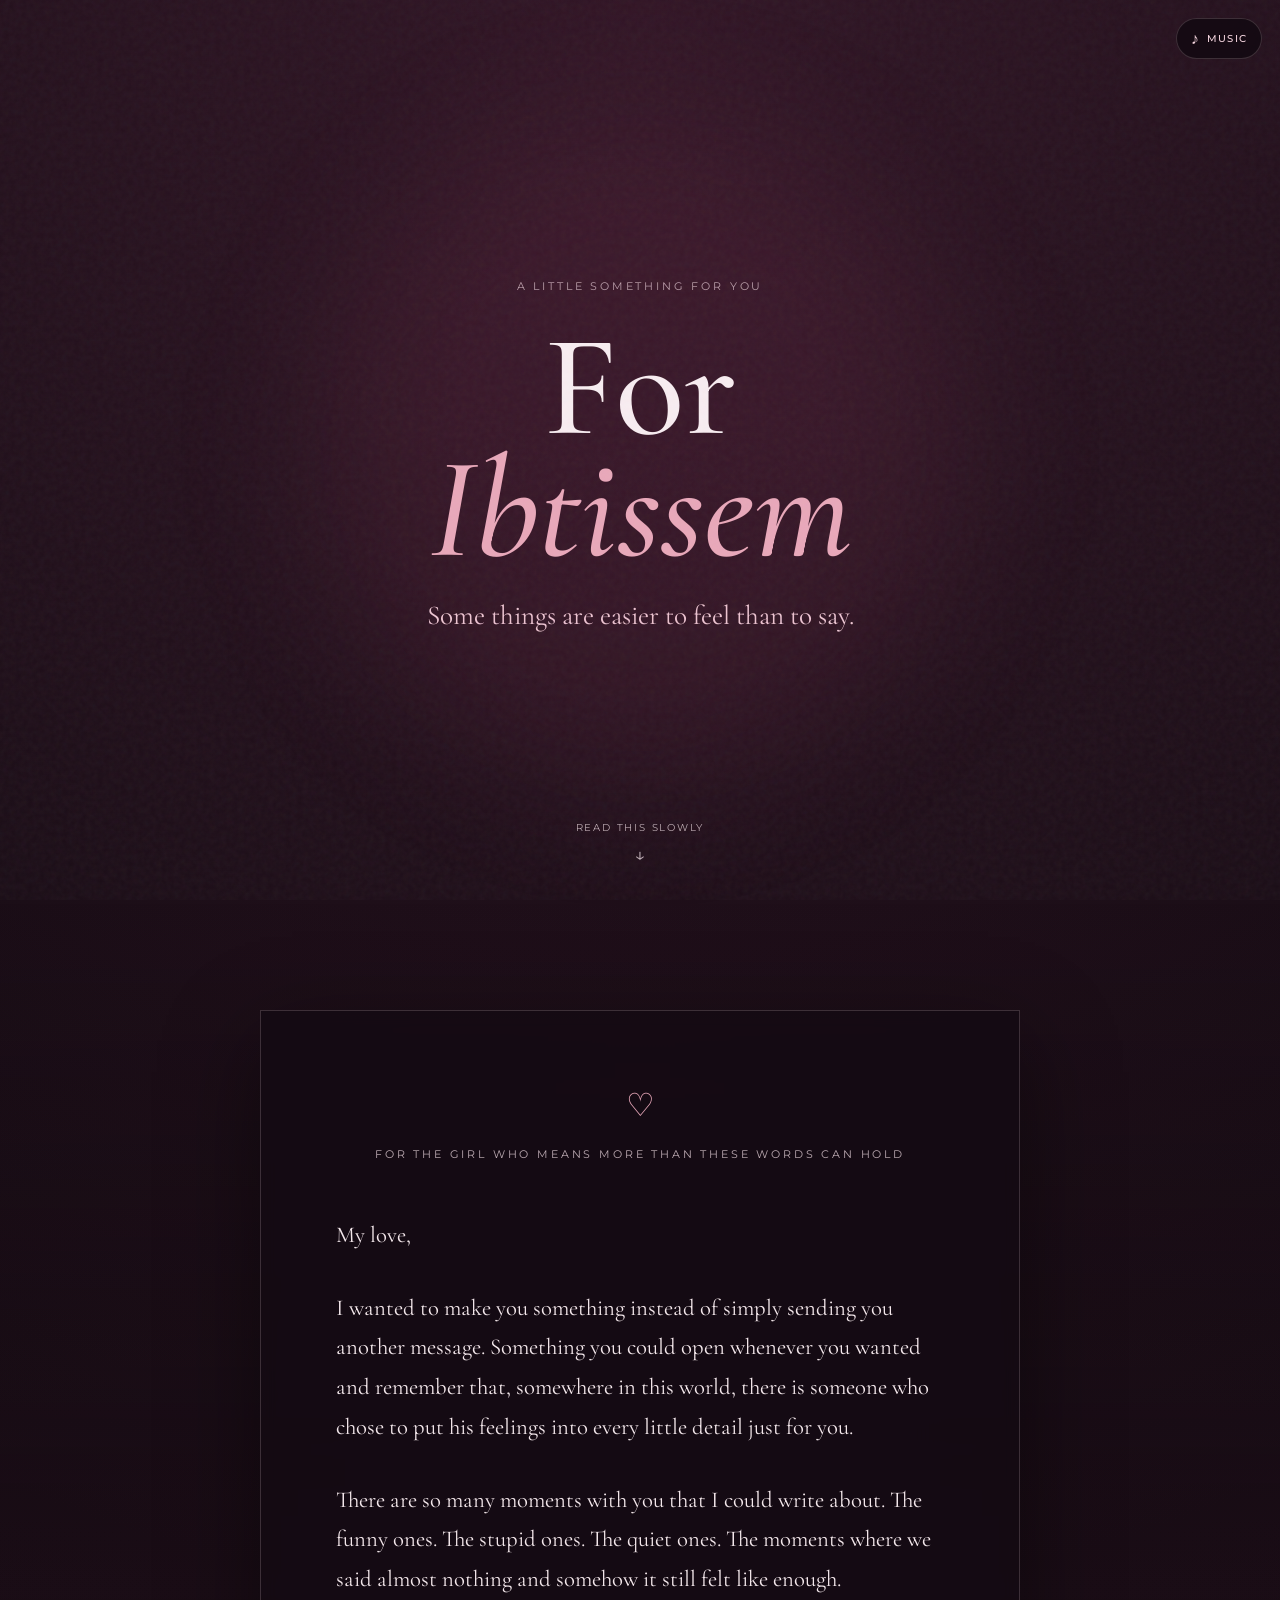
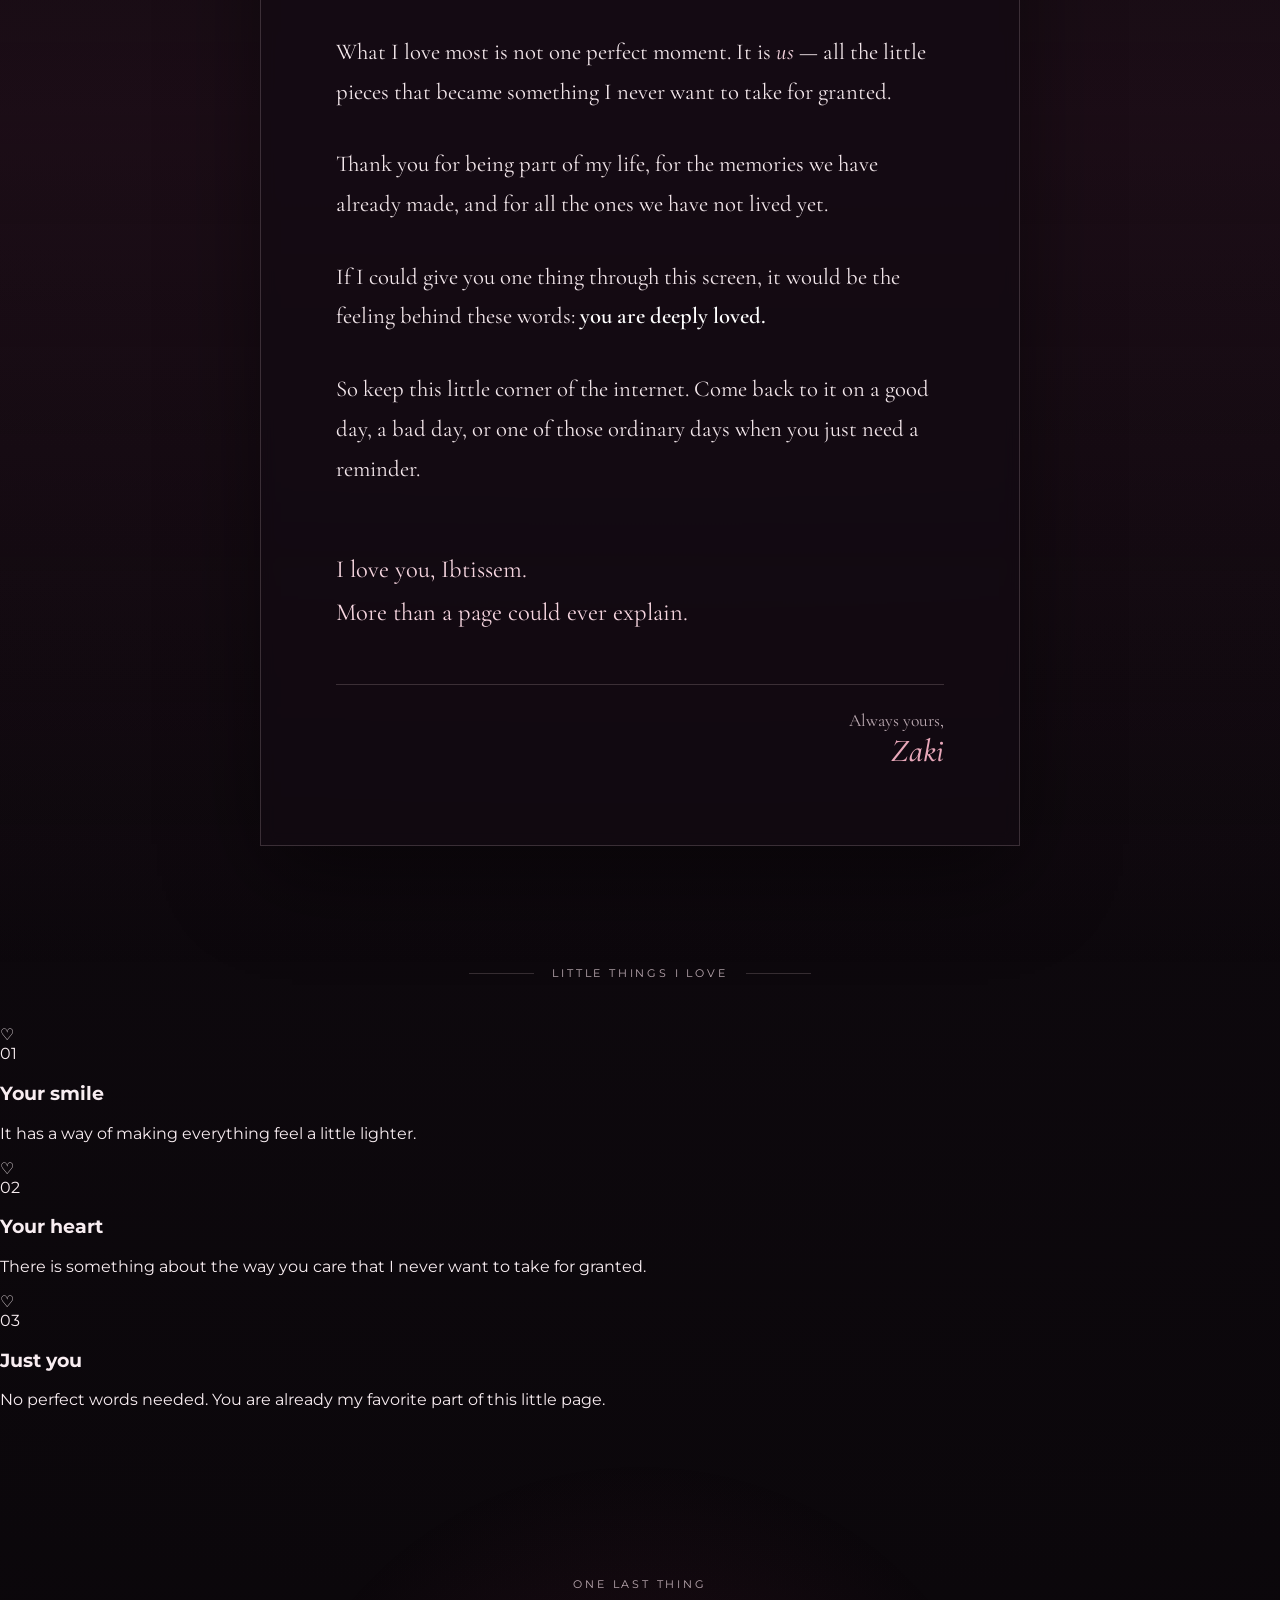
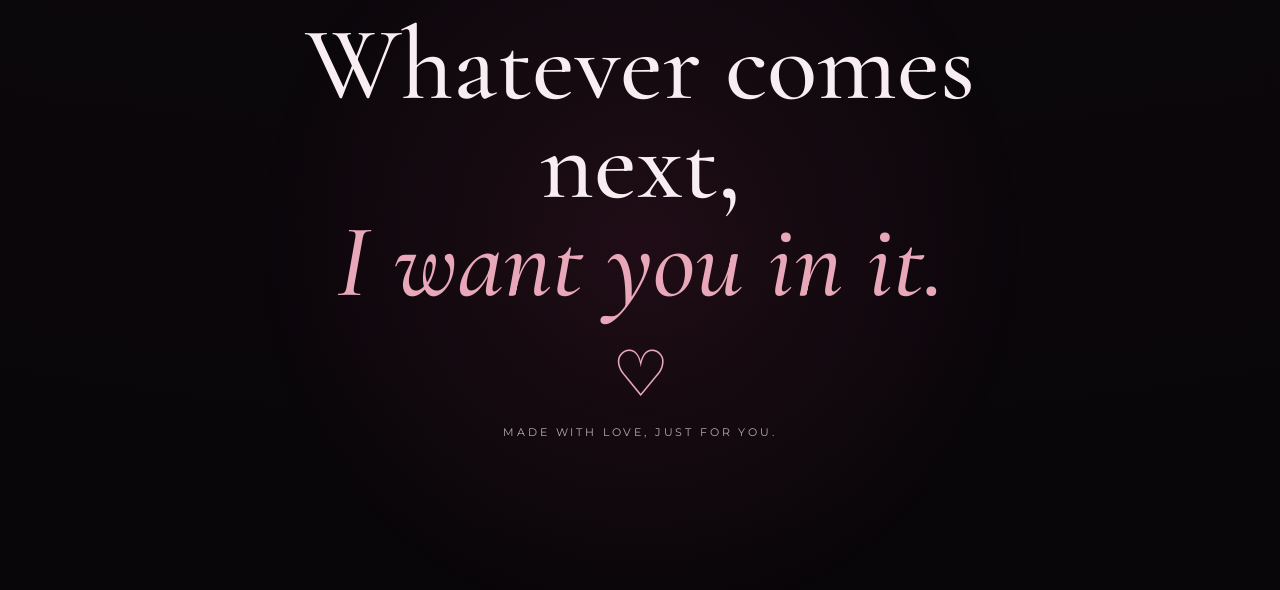
==== commit ace31fc5: "Replace photo memories with cute love notes" ====
--- a/index.html
+++ b/index.html
@@ -43,23 +43,37 @@
         <div class="signature"><span>Always yours,</span><strong>Zaki</strong></div>
       </div>
     </section>
-    <section class="memories" id="memories">
-      <div class="section-heading reveal"><span class="line"></span><p>little pieces of us</p><span class="line"></span></div>
-      <div class="photo-grid">
-        <figure class="photo-placeholder reveal">
-          <div class="placeholder-inner"><img src="IMG-20260830-WA0000.jpg" alt="A memory of us"></div>
-          <figcaption>A moment worth keeping.</figcaption>
-        </figure>
-        <figure class="photo-placeholder reveal delay-1">
-          <div class="placeholder-inner"><img src="IMG_20260101_033354_960.jpg" alt="One of my favorite memories"></div>
-          <figcaption>One picture. A thousand feelings.</figcaption>
-        </figure>
-        <figure class="photo-placeholder reveal delay-2">
-          <div class="placeholder-inner"><img src="IMG_20260902_165057.jpg" alt="Another memory of us"></div>
-          <figcaption>The story is still being written.</figcaption>
-        </figure>
+    <section class="love-notes" id="love-notes">
+      <div class="section-heading reveal">
+        <span class="line"></span>
+        <p>little things I love</p>
+        <span class="line"></span>
+      </div>
+
+      <div class="note-grid">
+        <article class="love-note reveal">
+          <div class="note-heart">♡</div>
+          <span>01</span>
+          <h3>Your smile</h3>
+          <p>It has a way of making everything feel a little lighter.</p>
+        </article>
+
+        <article class="love-note reveal delay-1">
+          <div class="note-heart">♡</div>
+          <span>02</span>
+          <h3>Your heart</h3>
+          <p>There is something about the way you care that I never want to take for granted.</p>
+        </article>
+
+        <article class="love-note reveal delay-2">
+          <div class="note-heart">♡</div>
+          <span>03</span>
+          <h3>Just you</h3>
+          <p>No perfect words needed. You are already my favorite part of this little page.</p>
+        </article>
       </div>
     </section>
+
     <section class="ending">
       <div class="ending-inner reveal">
         <p class="eyebrow">one last thing</p>
--- a/style.css
+++ b/style.css
@@ -45,12 +45,11 @@
 .section-heading{display:flex;align-items:center;gap:18px;justify-content:center;margin-bottom:45px}
 .section-heading p{margin:0}
 .line{height:1px;width:65px;background:var(--line)}
-.photo-grid{display:grid;grid-template-columns:repeat(3,1fr);gap:18px}
-.photo-placeholder{margin:0}
-.placeholder-inner{aspect-ratio:4/5;border:1px solid var(--line);background:linear-gradient(145deg,rgba(94,39,62,.42),rgba(19,10,18,.75));display:flex;flex-direction:column;align-items:center;justify-content:center;gap:12px;position:relative;overflow:hidden}
-.placeholder-inner:before{content:"";position:absolute;inset:12px;border:1px solid rgba(245,213,223,.1)}
-.placeholder-inner span{font-family:"Cormorant Garamond",serif;font-size:3rem;color:var(--rose)}
-.placeholder-inner small{font-size:.58rem;text-transform:uppercase;letter-spacing:.2em;color:var(--muted)}
+.photo-grid{display:grid;grid-template-columns:repeat(3,minmax(0,1fr));gap:18px}
+.photo-placeholder{width:100%;max-width:300px;margin:0 auto}
+.placeholder-inner{border:1px solid var(--line);background:linear-gradient(145deg,rgba(94,39,62,.42),rgba(19,10,18,.75));display:flex;align-items:center;justify-content:center;position:relative;overflow:hidden}
+.placeholder-inner:before{content:"";position:absolute;inset:12px;border:1px solid rgba(245,213,223,.1);z-index:2;pointer-events:none}
+.placeholder-inner img{width:100%;height:auto;max-height:420px;display:block;object-fit:contain;object-position:center}
 figcaption{font-family:"Cormorant Garamond",serif;color:var(--muted);font-size:1rem;margin-top:10px;text-align:center}
 .ending{min-height:85svh;display:grid;place-items:center;text-align:center;padding:100px 24px;background:radial-gradient(circle at 50% 55%,rgba(130,43,77,.18),transparent 50%)}
 .ending-inner{max-width:800px}
@@ -65,7 +64,9 @@
 .reveal.visible{opacity:1;transform:none}
 .delay-1{transition-delay:.14s}.delay-2{transition-delay:.28s}.delay-3{transition-delay:.42s}
 @media(max-width:700px){
-  .photo-grid{grid-template-columns:1fr;max-width:420px;margin:auto}
+  .photo-grid{grid-template-columns:1fr;max-width:320px;margin:auto}
+  .photo-placeholder{width:100%;max-width:320px}
+  .placeholder-inner img{max-height:360px}
   .photo-placeholder:nth-child(2){transform:none}
   .letter-card{padding:38px 25px}
   .letter-section{padding-top:75px}
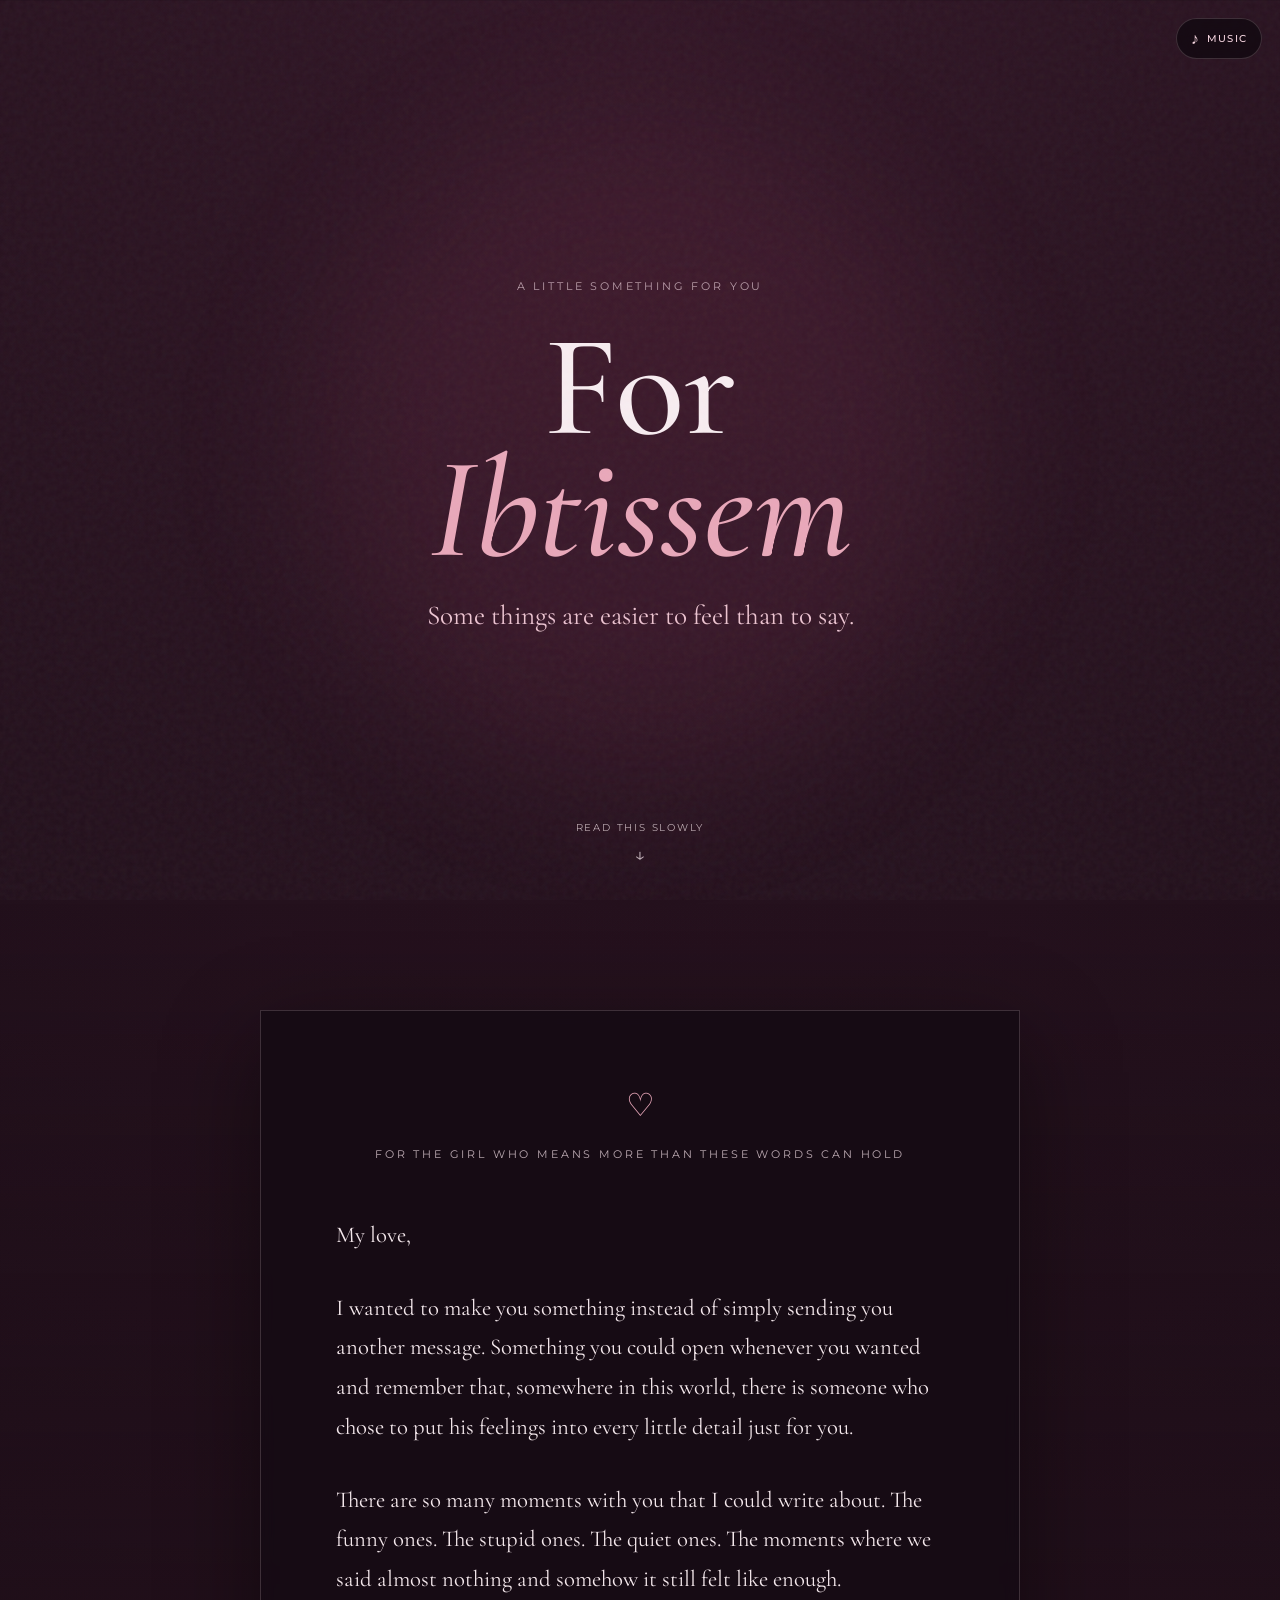
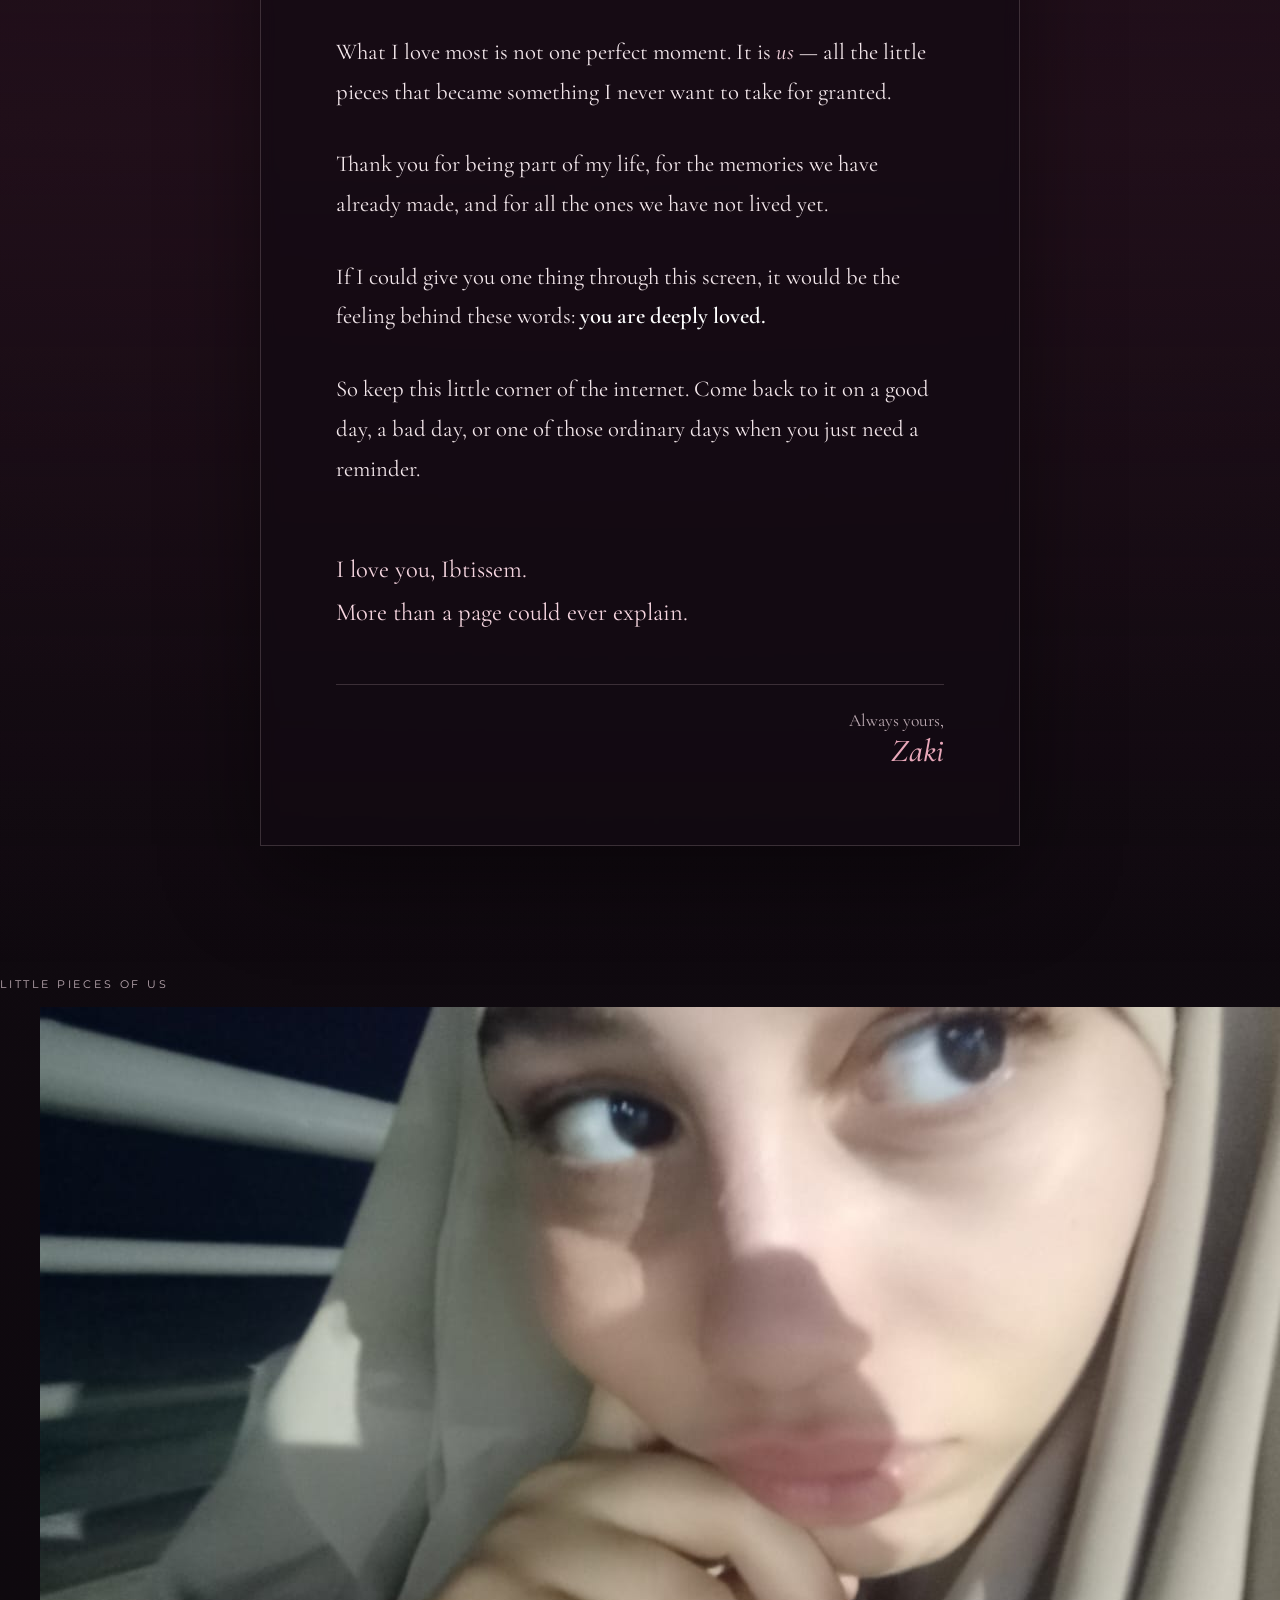
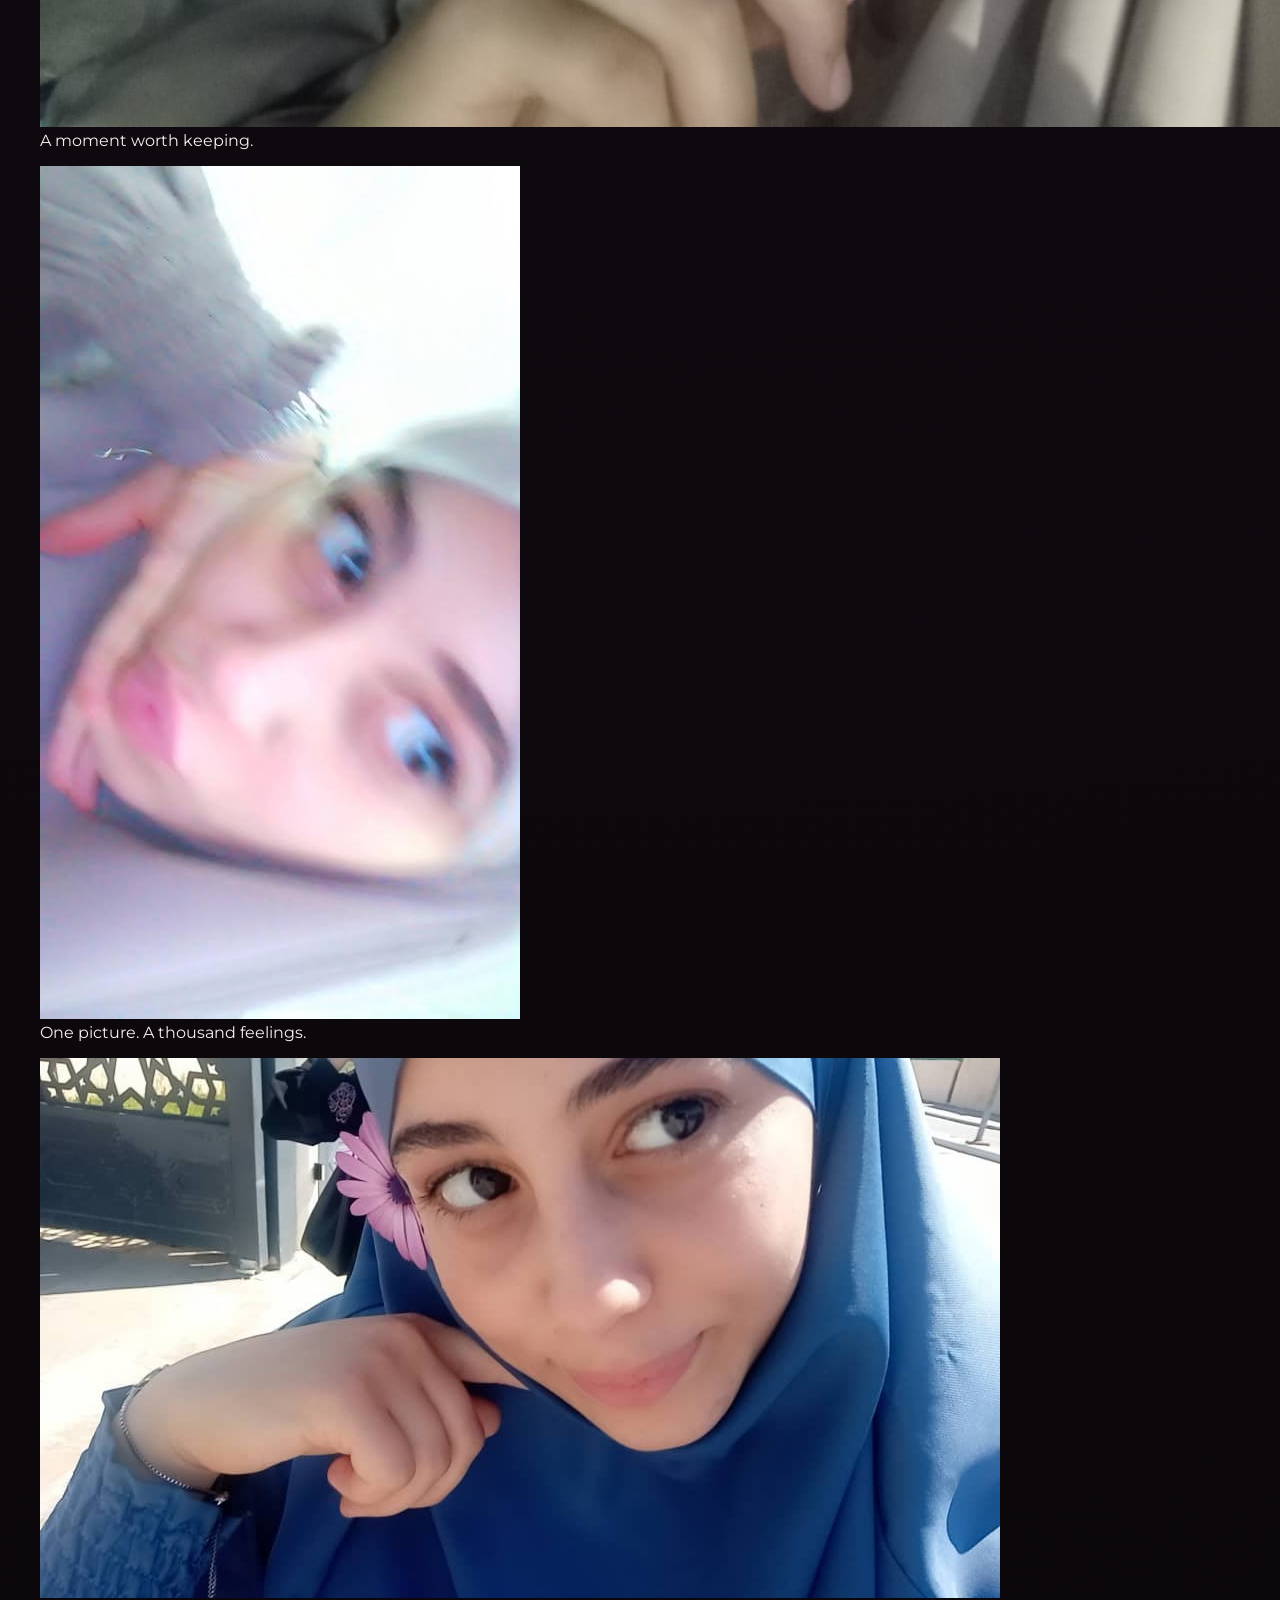
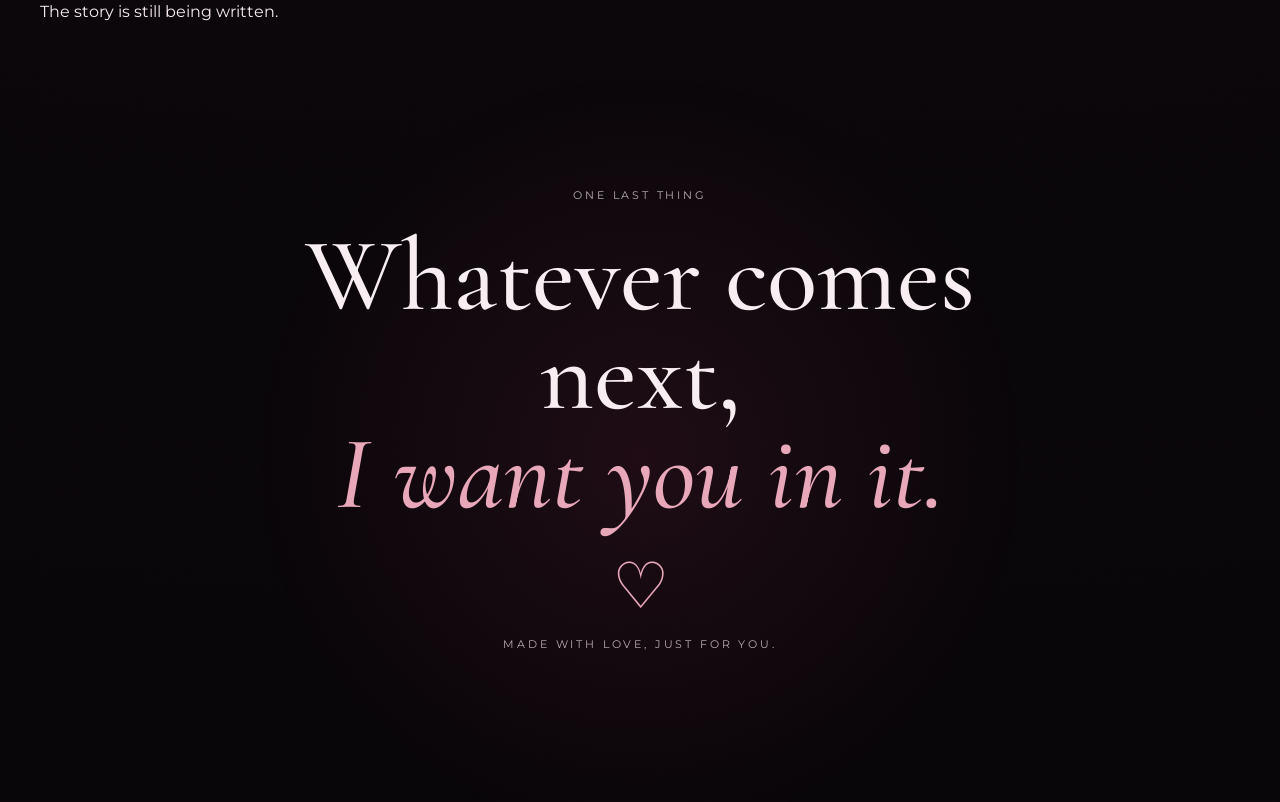
==== commit f0ac2d5a: "Restore the three memory images" ====
--- a/index.html
+++ b/index.html
@@ -43,34 +43,21 @@
         <div class="signature"><span>Always yours,</span><strong>Zaki</strong></div>
       </div>
     </section>
-    <section class="love-notes" id="love-notes">
-      <div class="section-heading reveal">
-        <span class="line"></span>
-        <p>little things I love</p>
-        <span class="line"></span>
-      </div>
-
-      <div class="note-grid">
-        <article class="love-note reveal">
-          <div class="note-heart">♡</div>
-          <span>01</span>
-          <h3>Your smile</h3>
-          <p>It has a way of making everything feel a little lighter.</p>
-        </article>
-
-        <article class="love-note reveal delay-1">
-          <div class="note-heart">♡</div>
-          <span>02</span>
-          <h3>Your heart</h3>
-          <p>There is something about the way you care that I never want to take for granted.</p>
-        </article>
-
-        <article class="love-note reveal delay-2">
-          <div class="note-heart">♡</div>
-          <span>03</span>
-          <h3>Just you</h3>
-          <p>No perfect words needed. You are already my favorite part of this little page.</p>
-        </article>
+    <section class="memories" id="memories">
+      <div class="section-heading reveal"><span class="line"></span><p>little pieces of us</p><span class="line"></span></div>
+      <div class="photo-grid">
+        <figure class="photo-placeholder reveal">
+          <div class="placeholder-inner"><img src="IMG-20260830-WA0000.jpg" alt="A memory of us"></div>
+          <figcaption>A moment worth keeping.</figcaption>
+        </figure>
+        <figure class="photo-placeholder reveal delay-1">
+          <div class="placeholder-inner"><img src="IMG_20260101_033354_960.jpg" alt="One of my favorite memories"></div>
+          <figcaption>One picture. A thousand feelings.</figcaption>
+        </figure>
+        <figure class="photo-placeholder reveal delay-2">
+          <div class="placeholder-inner"><img src="IMG_20260902_165057.jpg" alt="Another memory of us"></div>
+          <figcaption>The story is still being written.</figcaption>
+        </figure>
       </div>
     </section>
 
--- a/style.css
+++ b/style.css
@@ -41,16 +41,14 @@
 .signature{margin-top:50px;padding-top:25px;border-top:1px solid var(--line);display:flex;flex-direction:column;align-items:flex-end;font-family:"Cormorant Garamond",serif}
 .signature span{font-size:1.1rem;color:var(--muted)}
 .signature strong{font-size:2rem;font-style:italic;font-weight:500;color:var(--rose)}
-.memories{padding:90px 20px 150px;max-width:1100px;margin:auto}
-.section-heading{display:flex;align-items:center;gap:18px;justify-content:center;margin-bottom:45px}
-.section-heading p{margin:0}
-.line{height:1px;width:65px;background:var(--line)}
-.photo-grid{display:grid;grid-template-columns:repeat(3,minmax(0,1fr));gap:18px}
-.photo-placeholder{width:100%;max-width:300px;margin:0 auto}
-.placeholder-inner{border:1px solid var(--line);background:linear-gradient(145deg,rgba(94,39,62,.42),rgba(19,10,18,.75));display:flex;align-items:center;justify-content:center;position:relative;overflow:hidden}
-.placeholder-inner:before{content:"";position:absolute;inset:12px;border:1px solid rgba(245,213,223,.1);z-index:2;pointer-events:none}
-.placeholder-inner img{width:100%;height:auto;max-height:420px;display:block;object-fit:contain;object-position:center}
-figcaption{font-family:"Cormorant Garamond",serif;color:var(--muted);font-size:1rem;margin-top:10px;text-align:center}
+.love-notes{padding:90px 20px 150px;max-width:1100px;margin:auto}
+.note-grid{display:grid;grid-template-columns:repeat(3,1fr);gap:18px}
+.love-note{min-height:300px;padding:34px 28px;border:1px solid var(--line);background:linear-gradient(145deg,rgba(94,39,62,.34),rgba(19,10,18,.78));position:relative;overflow:hidden;text-align:center;display:flex;flex-direction:column;align-items:center;justify-content:center;box-shadow:0 20px 55px rgba(0,0,0,.22)}
+.love-note:before{content:"";position:absolute;inset:11px;border:1px solid rgba(245,213,223,.08);pointer-events:none}
+.note-heart{font-family:"Cormorant Garamond",serif;font-size:2.5rem;color:var(--rose);margin-bottom:8px}
+.love-note>span{font-size:.58rem;letter-spacing:.22em;color:var(--muted);margin-bottom:10px}
+.love-note h3{font-family:"Cormorant Garamond",serif;font-size:2rem;font-weight:500;color:var(--rose-soft);margin:0 0 12px}
+.love-note p{font-family:"Cormorant Garamond",serif;font-size:1.12rem;line-height:1.55;color:#eadde2;max-width:260px;margin:0}
 .ending{min-height:85svh;display:grid;place-items:center;text-align:center;padding:100px 24px;background:radial-gradient(circle at 50% 55%,rgba(130,43,77,.18),transparent 50%)}
 .ending-inner{max-width:800px}
 .ending h2{font-family:"Cormorant Garamond",serif;font-size:clamp(3rem,9vw,6.5rem);font-weight:500;line-height:.95;margin:25px 0}
@@ -64,10 +62,8 @@
 .reveal.visible{opacity:1;transform:none}
 .delay-1{transition-delay:.14s}.delay-2{transition-delay:.28s}.delay-3{transition-delay:.42s}
 @media(max-width:700px){
-  .photo-grid{grid-template-columns:1fr;max-width:320px;margin:auto}
-  .photo-placeholder{width:100%;max-width:320px}
-  .placeholder-inner img{max-height:360px}
-  .photo-placeholder:nth-child(2){transform:none}
+  .note-grid{grid-template-columns:1fr;max-width:360px;margin:auto}
+  .love-note{min-height:270px}
   .letter-card{padding:38px 25px}
   .letter-section{padding-top:75px}
 }
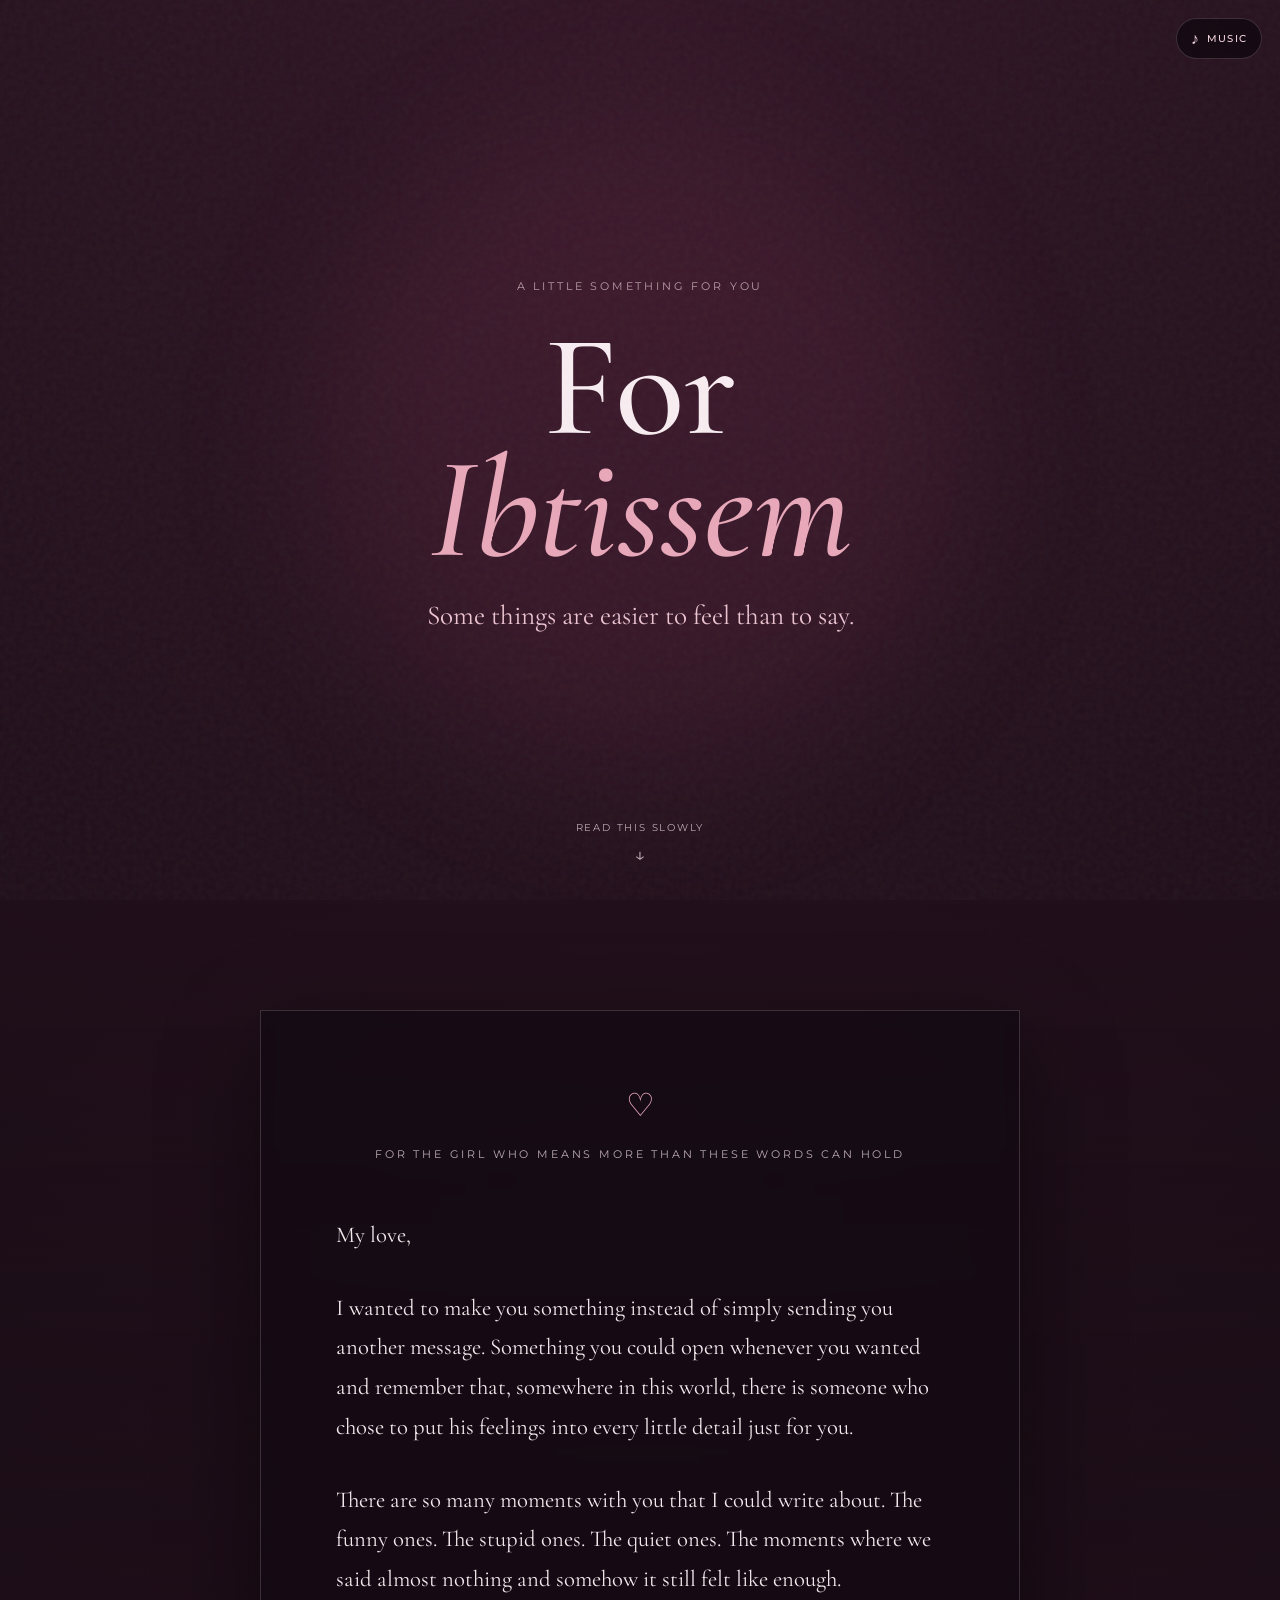
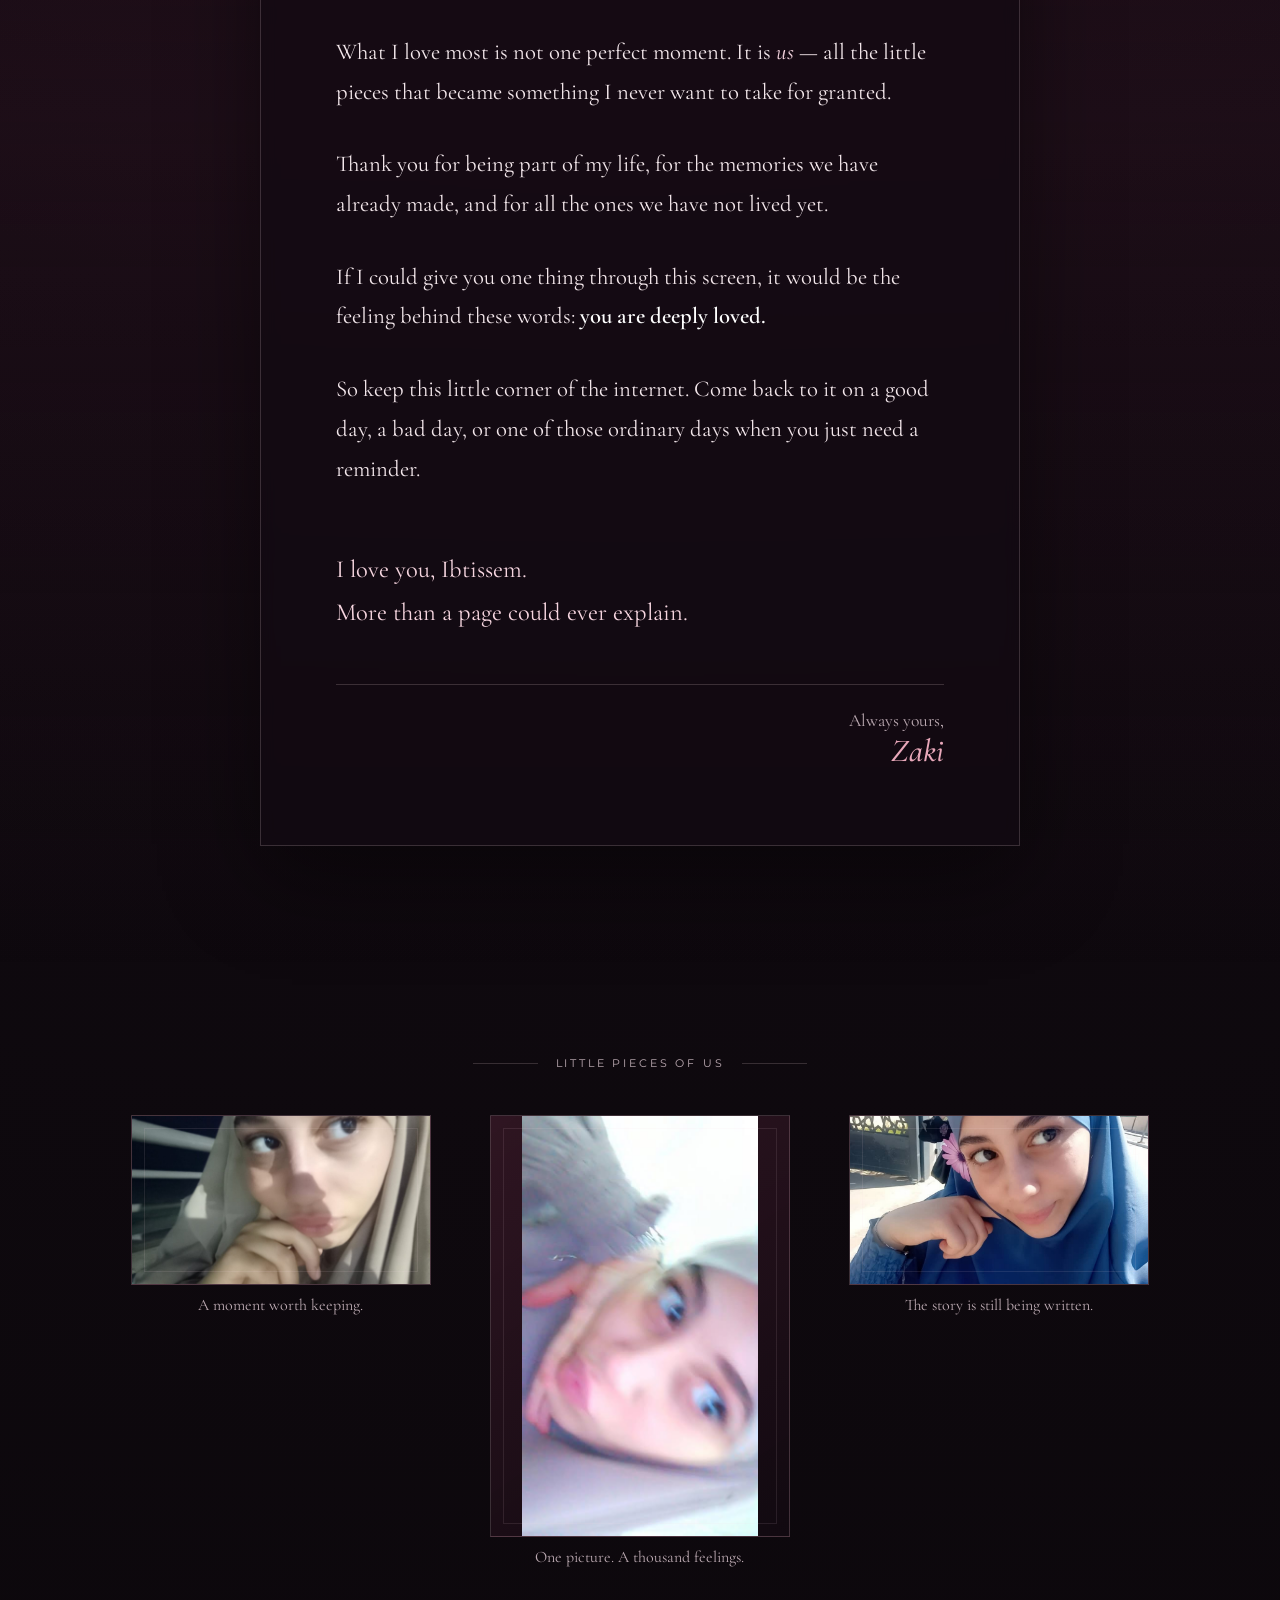
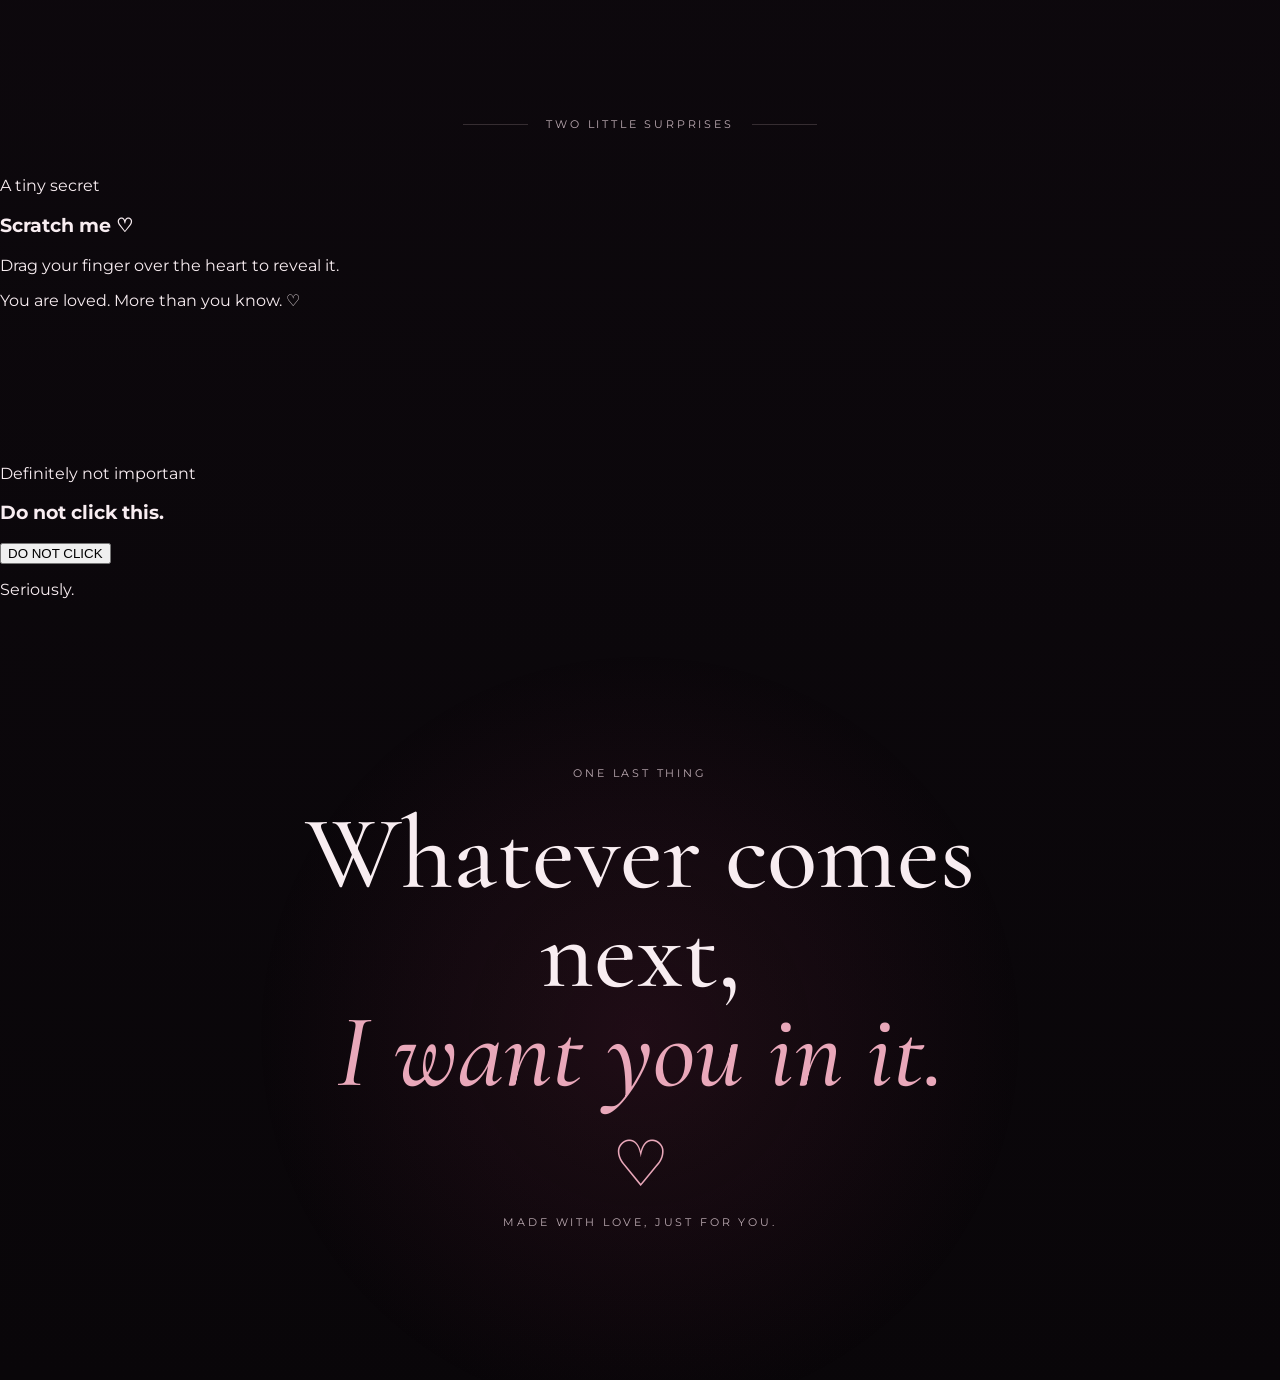
==== commit 0a648b7d: "Add scratch card and do not click surprise" ====
--- a/index.html
+++ b/index.html
@@ -61,6 +61,29 @@
       </div>
     </section>
 
+    <section class="surprises" id="surprises">
+      <div class="section-heading reveal"><span class="line"></span><p>two little surprises</p><span class="line"></span></div>
+
+      <div class="surprise-grid">
+        <div class="scratch-card reveal">
+          <div class="surprise-label">A tiny secret</div>
+          <h3>Scratch me ♡</h3>
+          <p class="scratch-hint">Drag your finger over the heart to reveal it.</p>
+          <div class="scratch-area" id="scratchArea">
+            <div class="scratch-message">You are loved. More than you know. ♡</div>
+            <canvas id="scratchCanvas" aria-label="Scratch to reveal the hidden message"></canvas>
+          </div>
+        </div>
+
+        <div class="dont-click-card reveal delay-1">
+          <div class="surprise-label">Definitely not important</div>
+          <h3>Do not click this.</h3>
+          <button class="dont-click" id="dontClick" type="button">DO NOT CLICK</button>
+          <p class="dont-click-message" id="dontClickMessage">Seriously.</p>
+        </div>
+      </div>
+    </section>
+
     <section class="ending">
       <div class="ending-inner reveal">
         <p class="eyebrow">one last thing</p>
--- a/style.css
+++ b/style.css
@@ -41,14 +41,16 @@
 .signature{margin-top:50px;padding-top:25px;border-top:1px solid var(--line);display:flex;flex-direction:column;align-items:flex-end;font-family:"Cormorant Garamond",serif}
 .signature span{font-size:1.1rem;color:var(--muted)}
 .signature strong{font-size:2rem;font-style:italic;font-weight:500;color:var(--rose)}
-.love-notes{padding:90px 20px 150px;max-width:1100px;margin:auto}
-.note-grid{display:grid;grid-template-columns:repeat(3,1fr);gap:18px}
-.love-note{min-height:300px;padding:34px 28px;border:1px solid var(--line);background:linear-gradient(145deg,rgba(94,39,62,.34),rgba(19,10,18,.78));position:relative;overflow:hidden;text-align:center;display:flex;flex-direction:column;align-items:center;justify-content:center;box-shadow:0 20px 55px rgba(0,0,0,.22)}
-.love-note:before{content:"";position:absolute;inset:11px;border:1px solid rgba(245,213,223,.08);pointer-events:none}
-.note-heart{font-family:"Cormorant Garamond",serif;font-size:2.5rem;color:var(--rose);margin-bottom:8px}
-.love-note>span{font-size:.58rem;letter-spacing:.22em;color:var(--muted);margin-bottom:10px}
-.love-note h3{font-family:"Cormorant Garamond",serif;font-size:2rem;font-weight:500;color:var(--rose-soft);margin:0 0 12px}
-.love-note p{font-family:"Cormorant Garamond",serif;font-size:1.12rem;line-height:1.55;color:#eadde2;max-width:260px;margin:0}
+.memories{padding:90px 20px 150px;max-width:1100px;margin:auto}
+.section-heading{display:flex;align-items:center;gap:18px;justify-content:center;margin-bottom:45px}
+.section-heading p{margin:0}
+.line{height:1px;width:65px;background:var(--line)}
+.photo-grid{display:grid;grid-template-columns:repeat(3,minmax(0,1fr));gap:18px}
+.photo-placeholder{width:100%;max-width:300px;margin:0 auto}
+.placeholder-inner{border:1px solid var(--line);background:linear-gradient(145deg,rgba(94,39,62,.42),rgba(19,10,18,.75));display:flex;align-items:center;justify-content:center;position:relative;overflow:hidden}
+.placeholder-inner:before{content:"";position:absolute;inset:12px;border:1px solid rgba(245,213,223,.1);z-index:2;pointer-events:none}
+.placeholder-inner img{width:100%;height:auto;max-height:420px;display:block;object-fit:contain;object-position:center}
+figcaption{font-family:"Cormorant Garamond",serif;color:var(--muted);font-size:1rem;margin-top:10px;text-align:center}
 .ending{min-height:85svh;display:grid;place-items:center;text-align:center;padding:100px 24px;background:radial-gradient(circle at 50% 55%,rgba(130,43,77,.18),transparent 50%)}
 .ending-inner{max-width:800px}
 .ending h2{font-family:"Cormorant Garamond",serif;font-size:clamp(3rem,9vw,6.5rem);font-weight:500;line-height:.95;margin:25px 0}
@@ -62,8 +64,9 @@
 .reveal.visible{opacity:1;transform:none}
 .delay-1{transition-delay:.14s}.delay-2{transition-delay:.28s}.delay-3{transition-delay:.42s}
 @media(max-width:700px){
-  .note-grid{grid-template-columns:1fr;max-width:360px;margin:auto}
-  .love-note{min-height:270px}
+  .photo-grid{grid-template-columns:1fr;max-width:320px;margin:auto}
+  .photo-placeholder{width:100%;max-width:320px}
+  .placeholder-inner img{max-height:360px}
   .letter-card{padding:38px 25px}
   .letter-section{padding-top:75px}
 }
